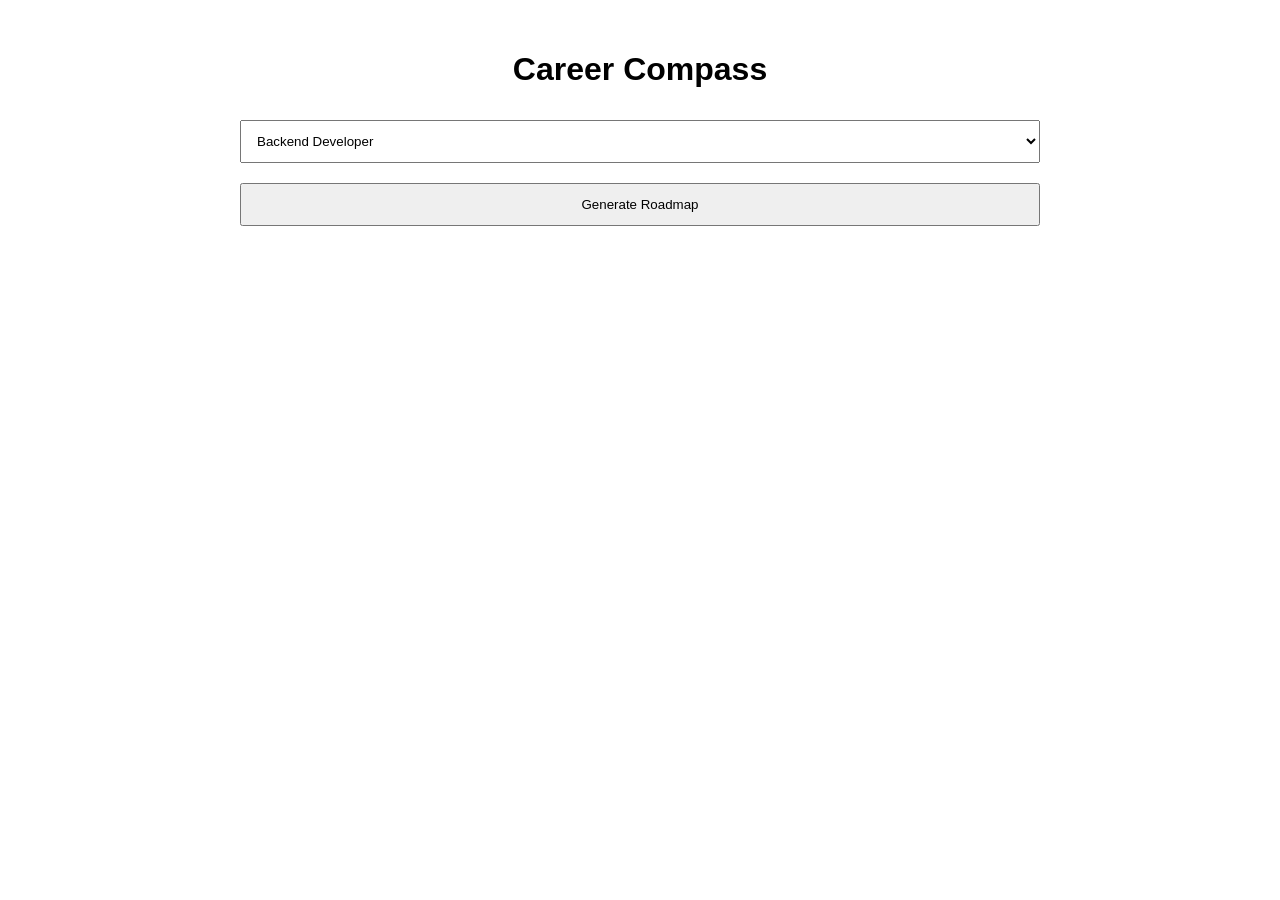
==== src/main/resources/static/index.html @ 5f4d3781 "Add multiple career roadmaps" ====
<!DOCTYPE html>
<html>
<head>
    <title>Career Compass</title>
    <link rel="stylesheet" href="style.css">
</head>
<body>

<h1>Career Compass</h1>


<select id="goal">
    <option>Backend Developer</option>
    <option>Frontend Developer</option>
    <option>Full Stack Developer</option>
    <option>Data Analyst</option>
</select>
<div id="result"></div>
<button onclick="generateRoadmap()">
    Generate Roadmap
</button>



<script src="script.js"></script>

</body>
</html>
---- src/main/resources/static/style.css ----
body{
    font-family: Arial, sans-serif;
    padding: 30px;
    max-width: 800px;
    margin: auto;
}

h1{
    text-align:center;
}

select, button{
    padding:12px;
    margin:10px 0;
    width:100%;
}

.card{
    border:1px solid #ddd;
    padding:15px;
    margin:10px 0;
    border-radius:10px;
}
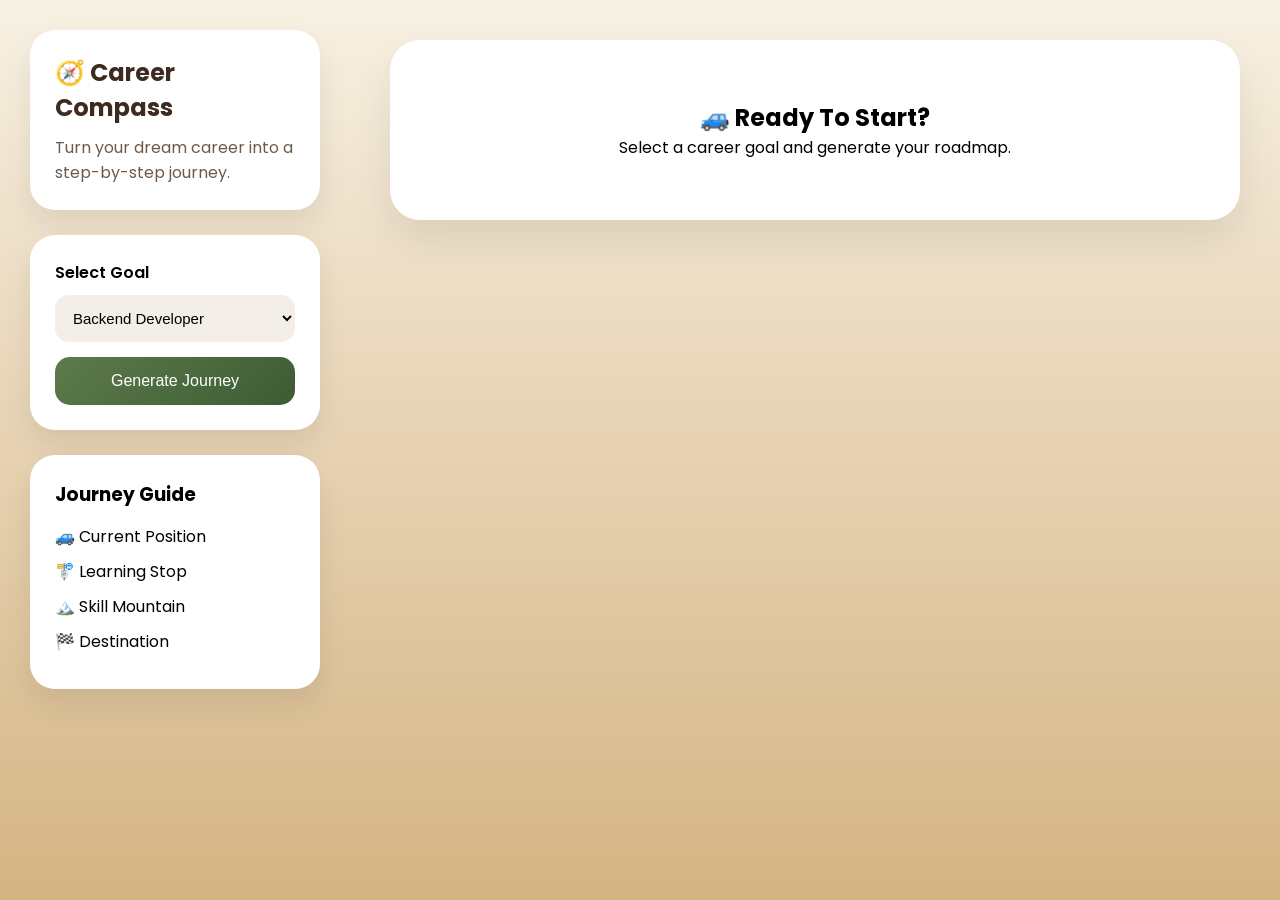
==== commit ba4f3858: "refactor: move business logic to service layer and add validation" ====
--- a/src/main/resources/static/index.html
+++ b/src/main/resources/static/index.html
@@ -1,28 +1,96 @@
 <!DOCTYPE html>
-<html>
+<html lang="en">
+
 <head>
+
+    <meta charset="UTF-8">
+    <meta name="viewport" content="width=device-width, initial-scale=1.0">
+
     <title>Career Compass</title>
+
     <link rel="stylesheet" href="style.css">
+
+    <link href="https://fonts.googleapis.com/css2?family=Poppins:wght@300;400;500;600;700&display=swap"
+          rel="stylesheet">
+
 </head>
+
 <body>
 
-<h1>Career Compass</h1>
+<div class="cloud cloud1"></div>
+<div class="cloud cloud2"></div>
+<div class="cloud cloud3"></div>
 
+<div class="hero">
 
-<select id="goal">
-    <option>Backend Developer</option>
-    <option>Frontend Developer</option>
-    <option>Full Stack Developer</option>
-    <option>Data Analyst</option>
-</select>
-<div id="result"></div>
-<button onclick="generateRoadmap()">
-    Generate Roadmap
-</button>
+    <aside class="sidebar">
 
+        <div class="logo-box">
 
+            <h1>🧭 Career Compass</h1>
+
+            <p>
+                Turn your dream career into a step-by-step journey.
+            </p>
+
+        </div>
+
+        <div class="control-box">
+
+            <label>Select Goal</label>
+
+            <select id="goal">
+
+                <option>Backend Developer</option>
+                <option>Frontend Developer</option>
+                <option>Full Stack Developer</option>
+                <option>Java Developer</option>
+                <option>Data Analyst</option>
+
+            </select>
+
+            <button onclick="generateRoadmap()">
+                Generate Journey
+            </button>
+
+        </div>
+
+        <div class="legend">
+
+            <h3>Journey Guide</h3>
+
+            <div>🚙 Current Position</div>
+            <div>🚏 Learning Stop</div>
+            <div>🏔️ Skill Mountain</div>
+            <div>🏁 Destination</div>
+
+        </div>
+
+    </aside>
+
+    <main class="roadmap-section">
+
+        <div id="roadmap">
+
+            <div class="welcome-screen">
+
+                <h2>🚙 Ready To Start?</h2>
+
+                <p>
+                    Select a career goal and generate your roadmap.
+                </p>
+
+            </div>
+
+        </div>
+
+    </main>
+
+</div>
 
 <script src="script.js"></script>
 
 </body>
-</html>+
+</html>
+
--- a/src/main/resources/static/style.css
+++ b/src/main/resources/static/style.css
@@ -1,23 +1,559 @@
+
+*{
+    margin:0;
+    padding:0;
+    box-sizing:border-box;
+}
+
 body{
-    font-family: Arial, sans-serif;
-    padding: 30px;
-    max-width: 800px;
-    margin: auto;
-}
-
-h1{
-    text-align:center;
-}
-
-select, button{
-    padding:12px;
-    margin:10px 0;
+
+    font-family:'Poppins',sans-serif;
+
+    background:
+    linear-gradient(
+    180deg,
+    #f7f1e3 0%,
+    #e8d5b7 45%,
+    #d4b483 100%
+    );
+
+    overflow-x:hidden;
+
+    min-height:100vh;
+}
+
+/* ---------- CLOUDS ---------- */
+
+.cloud{
+
+    position:fixed;
+
+    background:white;
+
+    opacity:.6;
+
+    border-radius:50px;
+
+    z-index:-1;
+}
+
+.cloud::before,
+.cloud::after{
+
+    content:"";
+
+    position:absolute;
+
+    background:white;
+
+    border-radius:50%;
+}
+
+.cloud1{
+
+    width:160px;
+    height:60px;
+
+    top:80px;
+    left:-200px;
+
+    animation:moveCloud 40s linear infinite;
+}
+
+.cloud1::before{
+
+    width:70px;
+    height:70px;
+
+    top:-30px;
+    left:20px;
+}
+
+.cloud1::after{
+
+    width:90px;
+    height:90px;
+
+    top:-45px;
+    right:15px;
+}
+
+.cloud2{
+
+    width:200px;
+    height:70px;
+
+    top:180px;
+    left:-250px;
+
+    animation:moveCloud 55s linear infinite;
+}
+
+.cloud2::before{
+
+    width:90px;
+    height:90px;
+
+    top:-40px;
+    left:30px;
+}
+
+.cloud2::after{
+
+    width:110px;
+    height:110px;
+
+    top:-55px;
+    right:20px;
+}
+
+.cloud3{
+
+    width:180px;
+    height:60px;
+
+    top:280px;
+    left:-220px;
+
+    animation:moveCloud 70s linear infinite;
+}
+
+.cloud3::before{
+
+    width:80px;
+    height:80px;
+
+    top:-35px;
+    left:25px;
+}
+
+.cloud3::after{
+
+    width:100px;
+    height:100px;
+
+    top:-50px;
+    right:20px;
+}
+
+@keyframes moveCloud{
+
+    from{
+        transform:translateX(0);
+    }
+
+    to{
+        transform:translateX(1800px);
+    }
+}
+
+/* ---------- LAYOUT ---------- */
+
+.hero{
+
+    display:flex;
+
+    min-height:100vh;
+}
+
+/* ---------- SIDEBAR ---------- */
+
+.sidebar{
+
+    width:350px;
+
+    padding:30px;
+
+    position:sticky;
+
+    top:0;
+
+    height:100vh;
+}
+
+.logo-box{
+
+    background:white;
+
+    padding:25px;
+
+    border-radius:25px;
+
+    box-shadow:
+    0 15px 30px rgba(0,0,0,.08);
+}
+
+.logo-box h1{
+
+    color:#3d2b1f;
+
+    margin-bottom:10px;
+}
+
+.logo-box p{
+
+    color:#6d5a4a;
+}
+
+.control-box{
+
+    margin-top:25px;
+
+    background:white;
+
+    padding:25px;
+
+    border-radius:25px;
+
+    box-shadow:
+    0 15px 30px rgba(0,0,0,.08);
+}
+
+.control-box label{
+
+    font-weight:600;
+}
+
+select{
+
     width:100%;
-}
-
-.card{
-    border:1px solid #ddd;
+
+    margin-top:10px;
+
+    padding:14px;
+
+    border:none;
+
+    border-radius:14px;
+
+    background:#f3efe8;
+
+    font-size:15px;
+}
+
+button{
+
+    width:100%;
+
+    margin-top:15px;
+
     padding:15px;
-    margin:10px 0;
-    border-radius:10px;
-}
+
+    border:none;
+
+    border-radius:15px;
+
+    background:
+    linear-gradient(
+    135deg,
+    #5d7a4c,
+    #3d5c34
+    );
+
+    color:white;
+
+    font-size:16px;
+
+    cursor:pointer;
+
+    transition:.3s;
+}
+
+button:hover{
+
+    transform:translateY(-3px);
+}
+
+.legend{
+
+    margin-top:25px;
+
+    background:white;
+
+    padding:25px;
+
+    border-radius:25px;
+
+    box-shadow:
+    0 15px 30px rgba(0,0,0,.08);
+}
+
+.legend h3{
+
+    margin-bottom:15px;
+}
+
+.legend div{
+
+    margin-bottom:10px;
+}
+
+/* ---------- ROADMAP AREA ---------- */
+
+.roadmap-section{
+
+    flex:1;
+
+    padding:40px;
+}
+
+.welcome-screen{
+
+    background:white;
+
+    padding:60px;
+
+    border-radius:30px;
+
+    text-align:center;
+
+    box-shadow:
+    0 20px 40px rgba(0,0,0,.08);
+}
+
+/* ---------- JOURNEY ---------- */
+
+.journey-road{
+
+    position:relative;
+
+    min-height:3500px;
+
+    padding-top:80px;
+}
+
+.road-svg{
+
+    position:absolute;
+
+    top:0;
+    left:0;
+
+    width:100%;
+    height:3500px;
+
+    z-index:-10;
+}
+
+.car{
+
+    position:sticky;
+
+    top:20px;
+
+    text-align:center;
+
+    font-size:70px;
+
+    z-index:100;
+}
+
+.start-banner{
+
+    text-align:center;
+
+    font-size:34px;
+
+    font-weight:700;
+
+    color:#4c3526;
+
+    margin-bottom:80px;
+}
+
+/* ---------- STOPS ---------- */
+
+.journey-stop{
+
+    width:380px;
+
+    margin-bottom:220px;
+}
+
+.left{
+
+    margin-left:40px;
+}
+
+.right{
+
+    margin-left:auto;
+    margin-right:40px;
+}
+
+.mountain{
+
+    text-align:center;
+
+    font-size:100px;
+
+    margin-bottom:10px;
+
+    animation:floatMountain 4s ease-in-out infinite;
+}
+
+@keyframes floatMountain{
+
+    0%{
+        transform:translateY(0);
+    }
+
+    50%{
+        transform:translateY(-8px);
+    }
+
+    100%{
+        transform:translateY(0);
+    }
+}
+
+.stop-card{
+
+    background:
+    rgba(255,255,255,.72);
+
+    backdrop-filter:
+    blur(15px);
+
+    border:
+    1px solid rgba(255,255,255,.5);
+
+    border-radius:30px;
+
+    padding:22px;
+
+    box-shadow:
+    0 15px 35px rgba(0,0,0,.12);
+
+    transition:.35s;
+}
+
+.stop-card:hover{
+
+    transform:
+    translateY(-10px)
+    scale(1.03);
+}
+
+.stop-header{
+
+    font-size:20px;
+
+    font-weight:700;
+
+    color:#3d2b1f;
+
+    margin-bottom:10px;
+}
+
+.stop-step{
+
+    color:#5b4b3e;
+
+    line-height:1.7;
+}
+
+.stop-status{
+
+    margin-top:15px;
+
+    color:#8d6c4d;
+
+    font-size:14px;
+
+    font-weight:600;
+}
+
+/* ---------- DESTINATION ---------- */
+
+.destination{
+
+    text-align:center;
+
+    margin-top:100px;
+}
+
+.flag{
+
+    font-size:90px;
+
+    animation:bounce 1.5s infinite;
+}
+
+@keyframes bounce{
+
+    0%,100%{
+        transform:translateY(0);
+    }
+
+    50%{
+        transform:translateY(-10px);
+    }
+}
+
+.destination-card{
+
+    width:420px;
+
+    margin:auto;
+
+    margin-top:20px;
+
+    padding:35px;
+
+    border-radius:30px;
+
+    background:
+    linear-gradient(
+    135deg,
+    #f0b429,
+    #d48a00
+    );
+
+    color:white;
+
+    box-shadow:
+    0 20px 40px rgba(0,0,0,.2);
+}
+
+.destination-card h2{
+
+    margin-bottom:10px;
+}
+
+/* ---------- ERROR ---------- */
+
+.error-box{
+
+    background:#ffdede;
+
+    color:#b10000;
+
+    padding:25px;
+
+    border-radius:20px;
+
+    text-align:center;
+}
+.tree-row{
+    text-align:center;
+    font-size:28px;
+    margin-bottom:10px;
+}
+
+.complete-box{
+    display:block;
+    margin-top:15px;
+    font-weight:600;
+    color:#6a4d35;
+}
+
+.complete-box input{
+    margin-right:8px;
+    transform:scale(1.2);
+}
+
+.car{
+    transition:
+    transform .8s ease;
+}
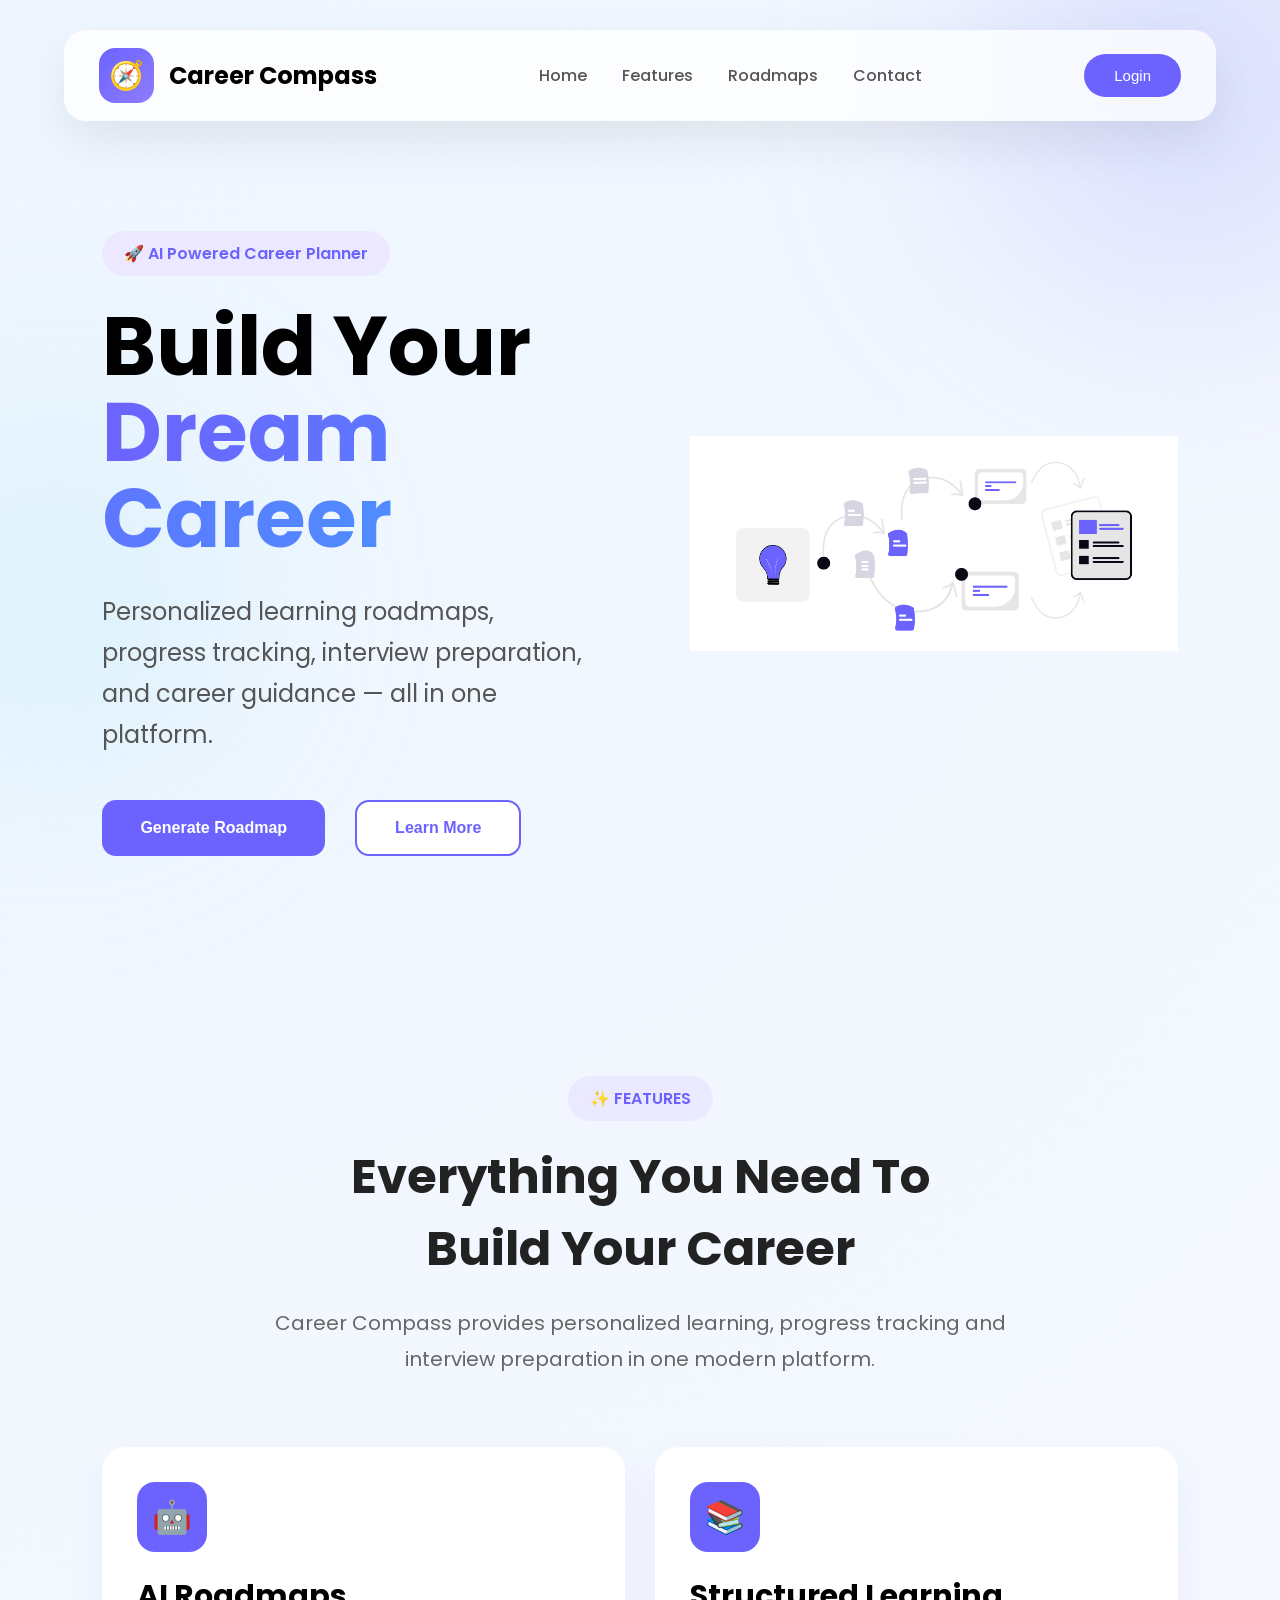
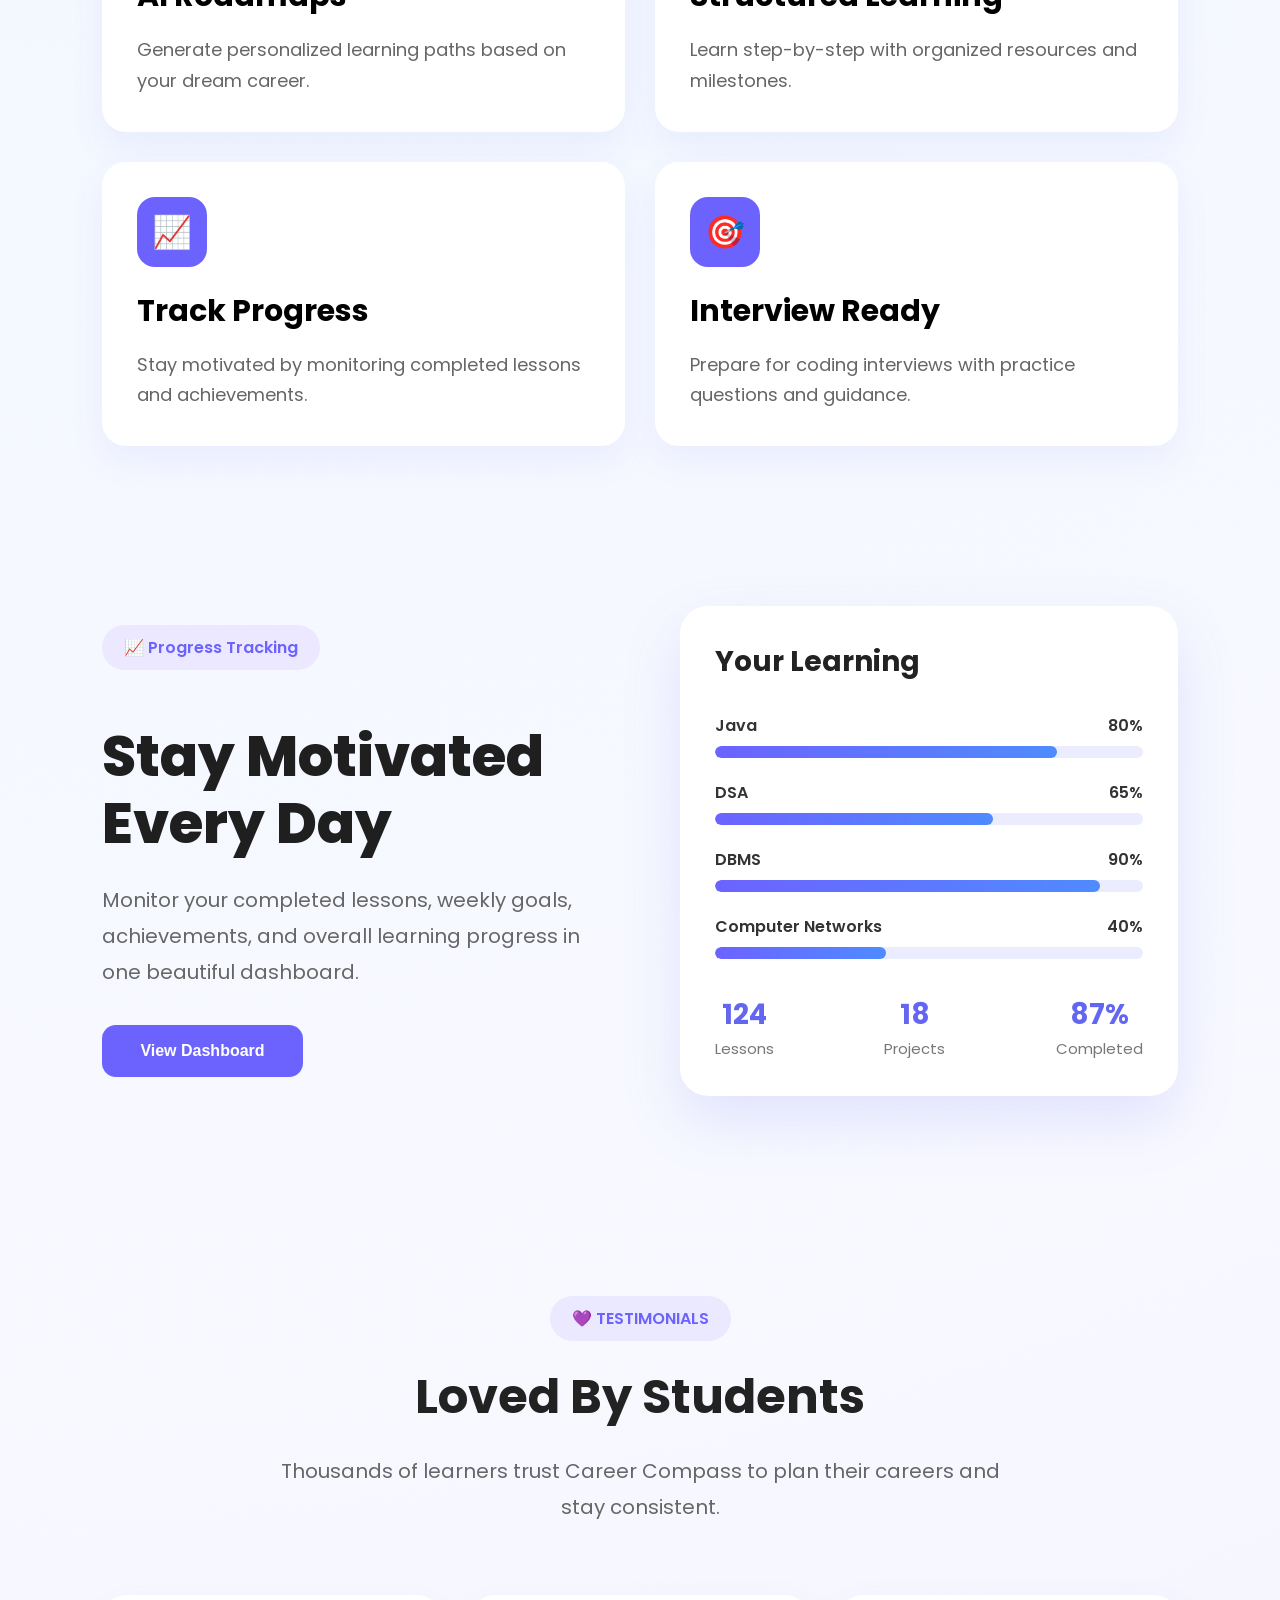
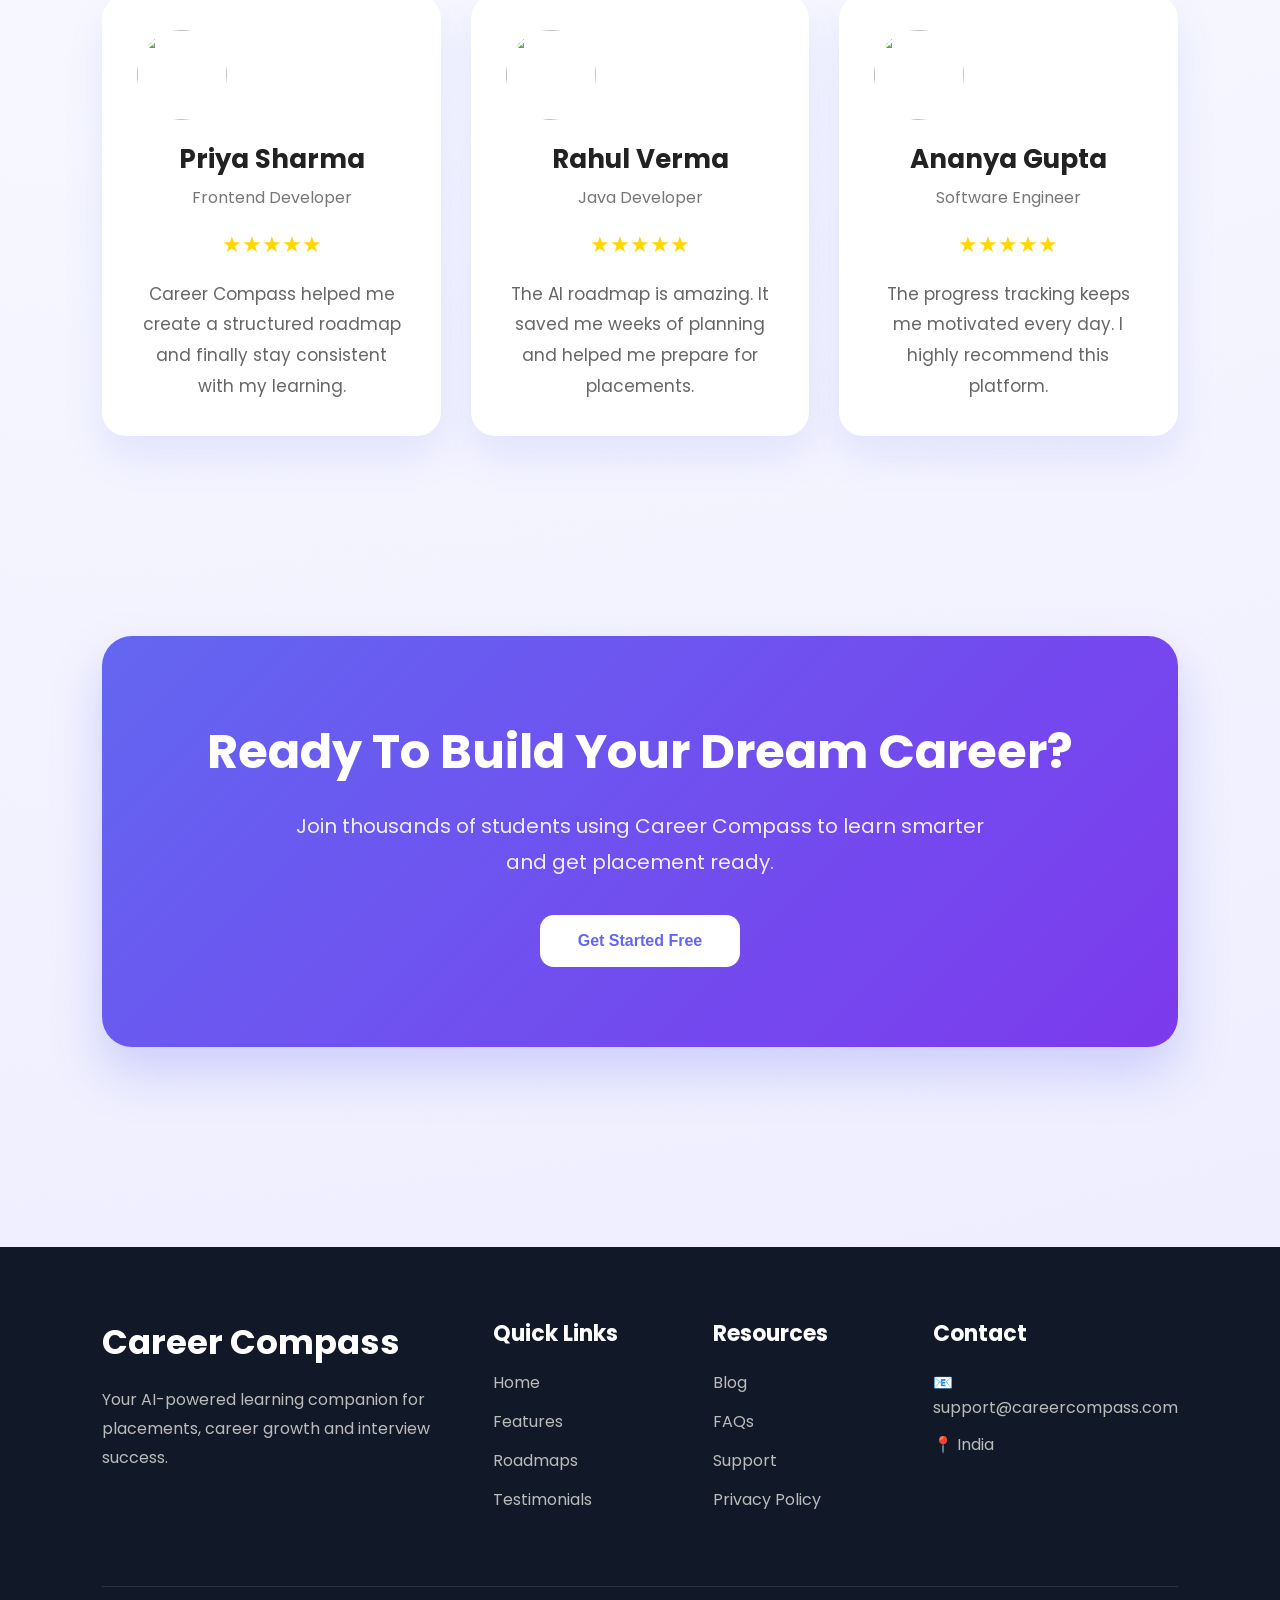
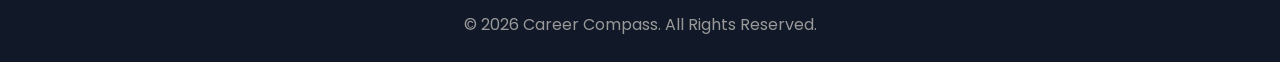
==== commit f36ba22c: "Build hero, features, progress tracking, testimonials and refine landing page design" ====
--- a/src/main/resources/static/index.html
+++ b/src/main/resources/static/index.html
@@ -4,93 +4,456 @@
 <head>
 
     <meta charset="UTF-8">
-    <meta name="viewport" content="width=device-width, initial-scale=1.0">
+    <meta name="viewport"
+          content="width=device-width, initial-scale=1.0">
 
     <title>Career Compass</title>
 
-    <link rel="stylesheet" href="style.css">
-
-    <link href="https://fonts.googleapis.com/css2?family=Poppins:wght@300;400;500;600;700&display=swap"
-          rel="stylesheet">
+    <link rel="stylesheet" href="css\style.css">
+    <link href="https://fonts.googleapis.com/css2?family=Poppins:wght@300;400;500;600;700&display=swap" rel="stylesheet">
+
 
 </head>
 
 <body>
 
-<div class="cloud cloud1"></div>
-<div class="cloud cloud2"></div>
-<div class="cloud cloud3"></div>
-
-<div class="hero">
-
-    <aside class="sidebar">
+<div class="background-circle circle1"></div>
+<div class="background-circle circle2"></div>
+
+<!-- ================= NAVBAR ================= -->
+
+<header class="navbar">
+
+    <div class="logo">
 
         <div class="logo-box">
-
-            <h1>🧭 Career Compass</h1>
-
-            <p>
-                Turn your dream career into a step-by-step journey.
-            </p>
-
-        </div>
-
-        <div class="control-box">
-
-            <label>Select Goal</label>
-
-            <select id="goal">
-
-                <option>Backend Developer</option>
-                <option>Frontend Developer</option>
-                <option>Full Stack Developer</option>
-                <option>Java Developer</option>
-                <option>Data Analyst</option>
-
-            </select>
-
-            <button onclick="generateRoadmap()">
-                Generate Journey
+            🧭
+        </div>
+
+        <span>Career Compass</span>
+
+    </div>
+
+    <nav>
+
+        <a href="#">Home</a>
+        <a href="#">Features</a>
+        <a href="#">Roadmaps</a>
+        <a href="#">Contact</a>
+
+    </nav>
+
+    <button class="login-btn">
+        Login
+    </button>
+
+</header>
+
+<!-- ================= HERO ================= -->
+
+<section class="hero">
+
+    <div class="hero-left">
+
+        <span class="badge">
+
+            🚀 AI Powered Career Planner
+
+        </span>
+
+        <h1>
+
+            Build Your
+
+            <span>Dream Career</span>
+
+        </h1>
+
+        <p>
+
+            Personalized learning roadmaps,
+            progress tracking,
+            interview preparation,
+            and career guidance —
+            all in one platform.
+
+        </p>
+
+        <div class="hero-buttons">
+
+            <button class="primary">
+
+                Generate Roadmap
+
             </button>
 
-        </div>
-
-        <div class="legend">
-
-            <h3>Journey Guide</h3>
-
-            <div>🚙 Current Position</div>
-            <div>🚏 Learning Stop</div>
-            <div>🏔️ Skill Mountain</div>
-            <div>🏁 Destination</div>
-
-        </div>
-
-    </aside>
-
-    <main class="roadmap-section">
-
-        <div id="roadmap">
-
-            <div class="welcome-screen">
-
-                <h2>🚙 Ready To Start?</h2>
-
-                <p>
-                    Select a career goal and generate your roadmap.
-                </p>
-
-            </div>
-
-        </div>
-
-    </main>
-
-</div>
+            <button class="secondary">
+
+                Learn More
+
+            </button>
+
+        </div>
+
+    </div>
+
+    <div class="hero-right">
+
+        <img src="images/hero.png">
+
+    </div>
+
+</section>
+
+<!-- ================= FEATURES ================= -->
+
+<section class="features" id="features">
+
+    <div class="section-heading">
+
+        <span>✨ FEATURES</span>
+
+        <h2>
+            Everything You Need To
+            <br>
+            Build Your Career
+        </h2>
+
+        <p>
+            Career Compass provides personalized learning,
+            progress tracking and interview preparation
+            in one modern platform.
+        </p>
+
+    </div>
+
+    <div class="features-grid">
+
+        <div class="feature-card">
+
+            <div class="feature-icon">
+                🤖
+            </div>
+
+            <h3>AI Roadmaps</h3>
+
+            <p>
+                Generate personalized learning paths based
+                on your dream career.
+            </p>
+
+        </div>
+
+        <div class="feature-card">
+
+            <div class="feature-icon">
+                📚
+            </div>
+
+            <h3>Structured Learning</h3>
+
+            <p>
+                Learn step-by-step with organized resources
+                and milestones.
+            </p>
+
+        </div>
+
+        <div class="feature-card">
+
+            <div class="feature-icon">
+                📈
+            </div>
+
+            <h3>Track Progress</h3>
+
+            <p>
+                Stay motivated by monitoring completed
+                lessons and achievements.
+            </p>
+
+        </div>
+
+        <div class="feature-card">
+
+            <div class="feature-icon">
+                🎯
+            </div>
+
+            <h3>Interview Ready</h3>
+
+            <p>
+                Prepare for coding interviews with
+                practice questions and guidance.
+            </p>
+
+        </div>
+
+    </div>
+
+</section>
+
+<!-- ================= PROGRESS ================= -->
+
+<section class="progress" id="progress">
+
+    <div class="progress-left">
+
+        <span class="badge">
+            📈 Progress Tracking
+        </span>
+
+        <h2>
+            Stay Motivated <br>
+            Every Day
+        </h2>
+
+        <p>
+            Monitor your completed lessons, weekly goals,
+            achievements, and overall learning progress in one
+            beautiful dashboard.
+        </p>
+
+        <button class="primary">
+            View Dashboard
+        </button>
+
+    </div>
+
+    <div class="progress-right">
+
+        <div class="progress-card">
+
+            <h3>Your Learning</h3>
+
+            <div class="skill">
+
+                <span>Java</span>
+                <span>80%</span>
+
+            </div>
+
+            <div class="bar">
+                <div class="fill java"></div>
+            </div>
+
+            <div class="skill">
+
+                <span>DSA</span>
+                <span>65%</span>
+
+            </div>
+
+            <div class="bar">
+                <div class="fill dsa"></div>
+            </div>
+
+            <div class="skill">
+
+                <span>DBMS</span>
+                <span>90%</span>
+
+            </div>
+
+            <div class="bar">
+                <div class="fill dbms"></div>
+            </div>
+
+            <div class="skill">
+
+                <span>Computer Networks</span>
+                <span>40%</span>
+
+            </div>
+
+            <div class="bar">
+                <div class="fill cn"></div>
+            </div>
+
+            <div class="stats">
+
+                <div>
+                    <h4>124</h4>
+                    <span>Lessons</span>
+                </div>
+
+                <div>
+                    <h4>18</h4>
+                    <span>Projects</span>
+                </div>
+
+                <div>
+                    <h4>87%</h4>
+                    <span>Completed</span>
+                </div>
+
+            </div>
+
+        </div>
+
+    </div>
+
+</section>
+
+<!-- ================= TESTIMONIALS ================= -->
+
+<section class="testimonials" id="testimonials">
+
+    <div class="section-heading">
+
+        <span>💜 TESTIMONIALS</span>
+
+        <h2>
+            Loved By Students
+        </h2>
+
+        <p>
+            Thousands of learners trust Career Compass to
+            plan their careers and stay consistent.
+        </p>
+
+    </div>
+
+    <div class="testimonial-grid">
+
+        <div class="testimonial-card">
+
+            <img src="https://i.pravatar.cc/100?img=12">
+
+            <h3>Priya Sharma</h3>
+
+            <span>Frontend Developer</span>
+
+            <div class="stars">★★★★★</div>
+
+            <p>
+                Career Compass helped me create a structured
+                roadmap and finally stay consistent with my
+                learning.
+            </p>
+
+        </div>
+
+        <div class="testimonial-card">
+
+            <img src="https://i.pravatar.cc/100?img=32">
+
+            <h3>Rahul Verma</h3>
+
+            <span>Java Developer</span>
+
+            <div class="stars">★★★★★</div>
+
+            <p>
+                The AI roadmap is amazing. It saved me weeks
+                of planning and helped me prepare for
+                placements.
+            </p>
+
+        </div>
+
+        <div class="testimonial-card">
+
+            <img src="https://i.pravatar.cc/100?img=15">
+
+            <h3>Ananya Gupta</h3>
+
+            <span>Software Engineer</span>
+
+            <div class="stars">★★★★★</div>
+
+            <p>
+                The progress tracking keeps me motivated every
+                day. I highly recommend this platform.
+            </p>
+
+        </div>
+
+    </div>
+
+</section>
+
+<section class="cta">
+
+    <div class="cta-box">
+
+        <h2>Ready To Build Your Dream Career?</h2>
+
+        <p>
+            Join thousands of students using Career Compass
+            to learn smarter and get placement ready.
+        </p>
+
+        <button class="primary">
+            Get Started Free
+        </button>
+
+    </div>
+
+</section>
+
+<!-- ================= FOOTER ================= -->
+
+<footer class="footer">
+
+    <div class="footer-container">
+
+        <div class="footer-logo">
+
+            <h2>Career Compass</h2>
+
+            <p>
+                Your AI-powered learning companion for
+                placements, career growth and interview success.
+            </p>
+
+        </div>
+
+        <div class="footer-links">
+
+            <h3>Quick Links</h3>
+
+            <a href="#">Home</a>
+            <a href="#features">Features</a>
+            <a href="#">Roadmaps</a>
+            <a href="#">Testimonials</a>
+
+        </div>
+
+        <div class="footer-links">
+
+            <h3>Resources</h3>
+
+            <a href="#">Blog</a>
+            <a href="#">FAQs</a>
+            <a href="#">Support</a>
+            <a href="#">Privacy Policy</a>
+
+        </div>
+
+        <div class="footer-links">
+
+            <h3>Contact</h3>
+
+            <p>📧 support@careercompass.com</p>
+
+            <p>📍 India</p>
+
+        </div>
+
+    </div>
+
+    <div class="footer-bottom">
+
+        © 2026 Career Compass. All Rights Reserved.
+
+    </div>
+
+</footer>
+
 
 <script src="script.js"></script>
 
 </body>
 
-</html>
-
+</html>
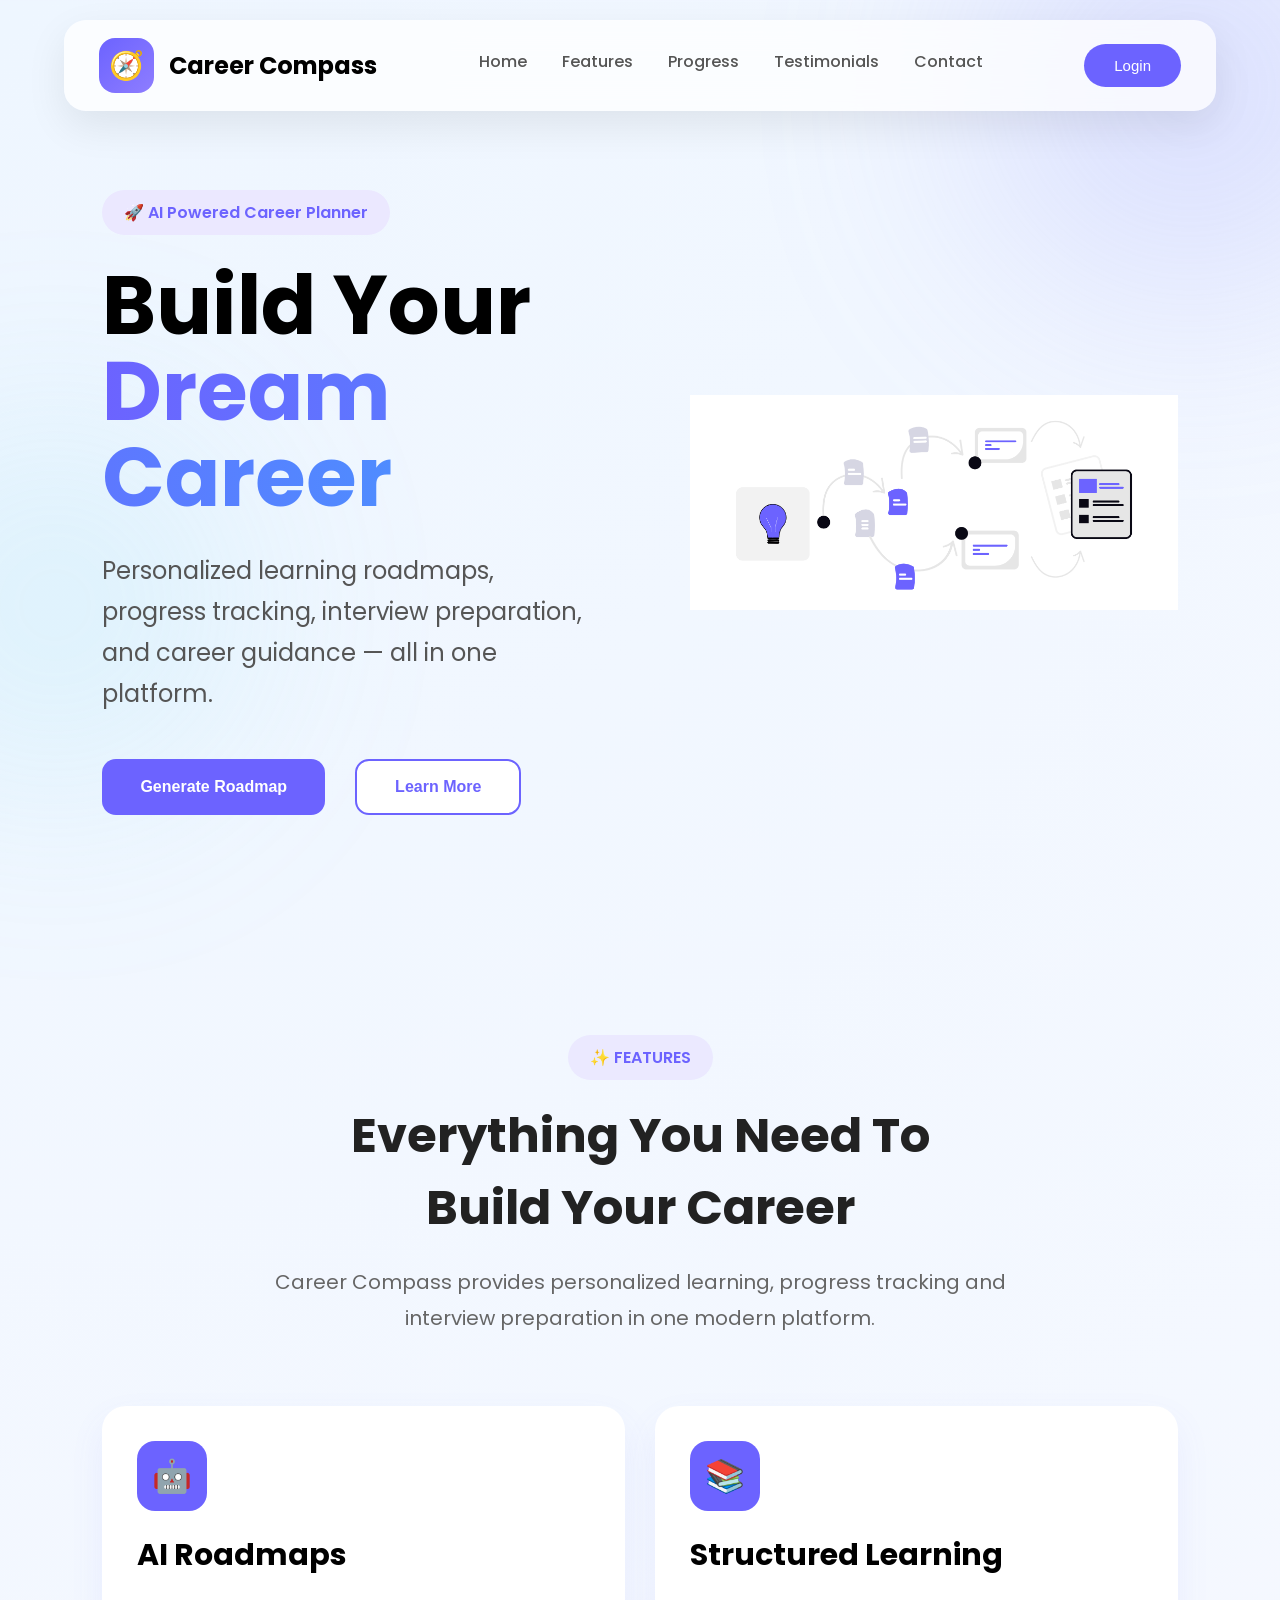
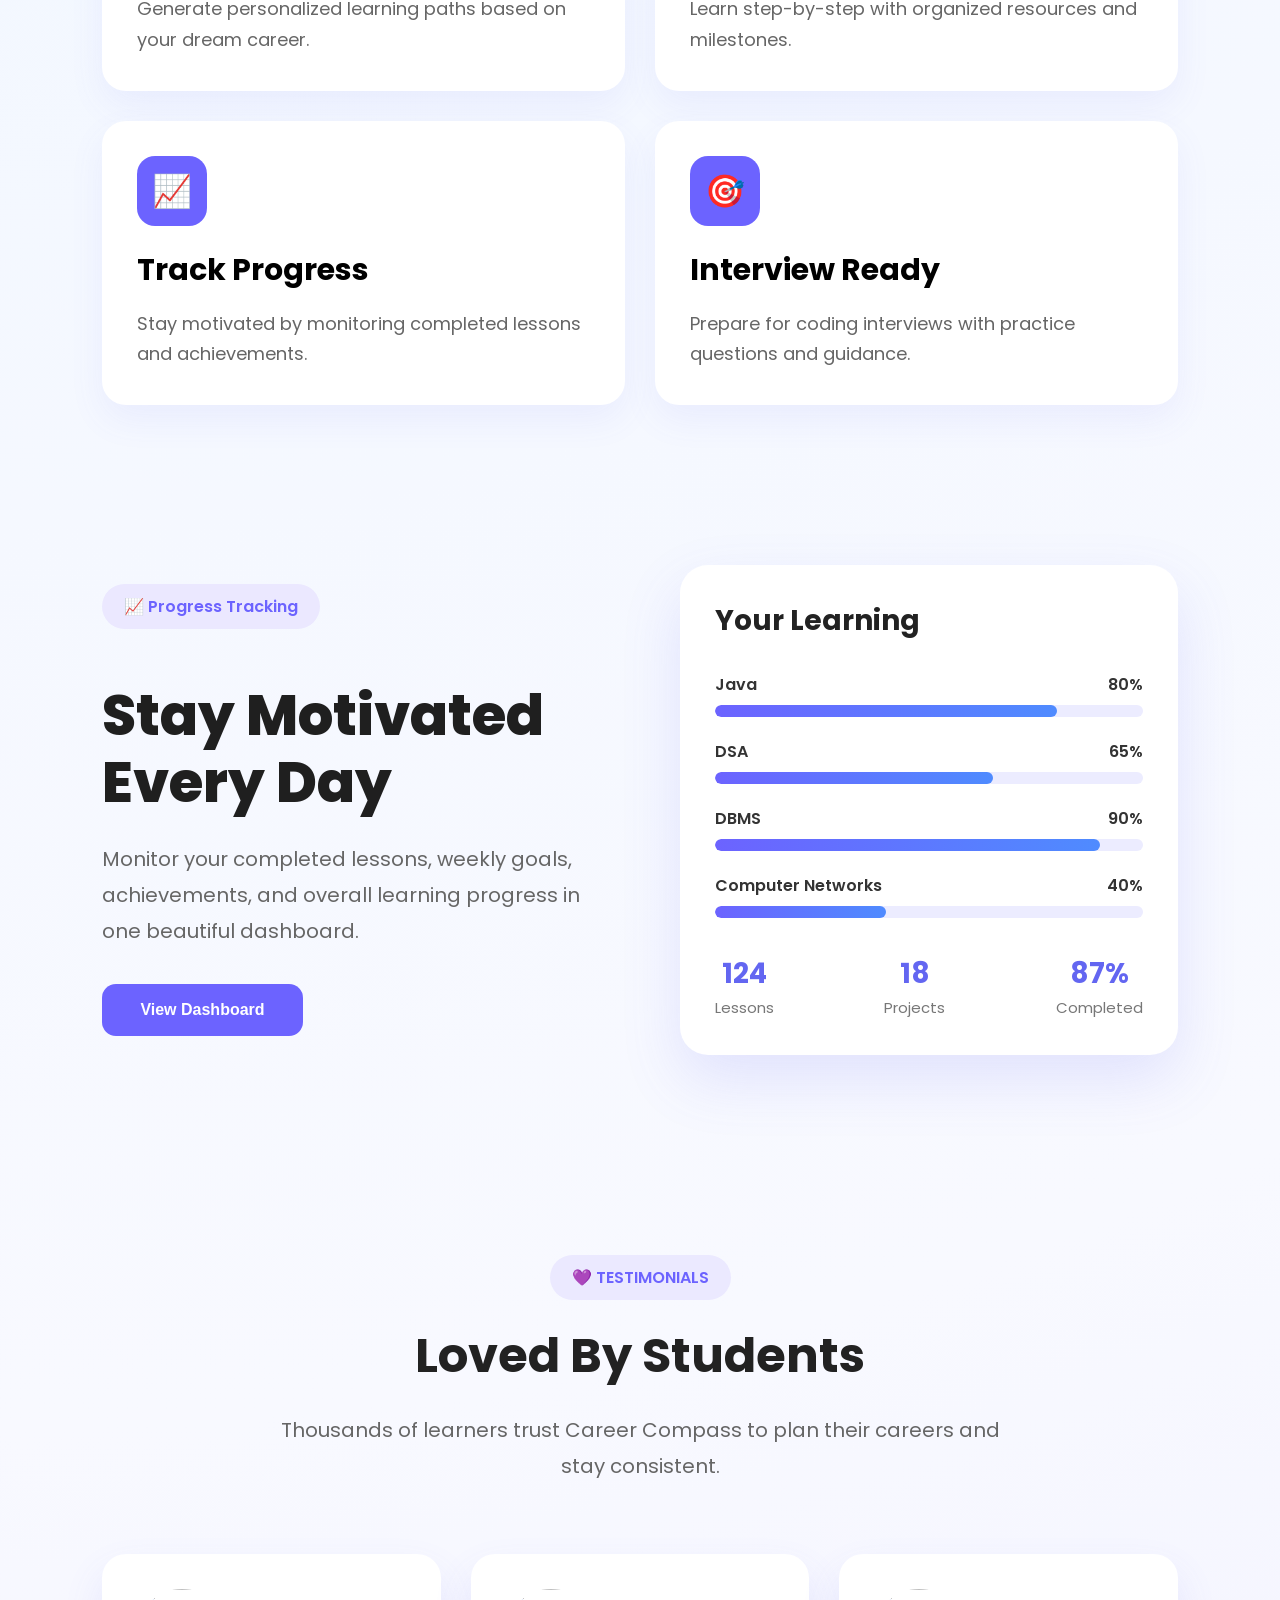
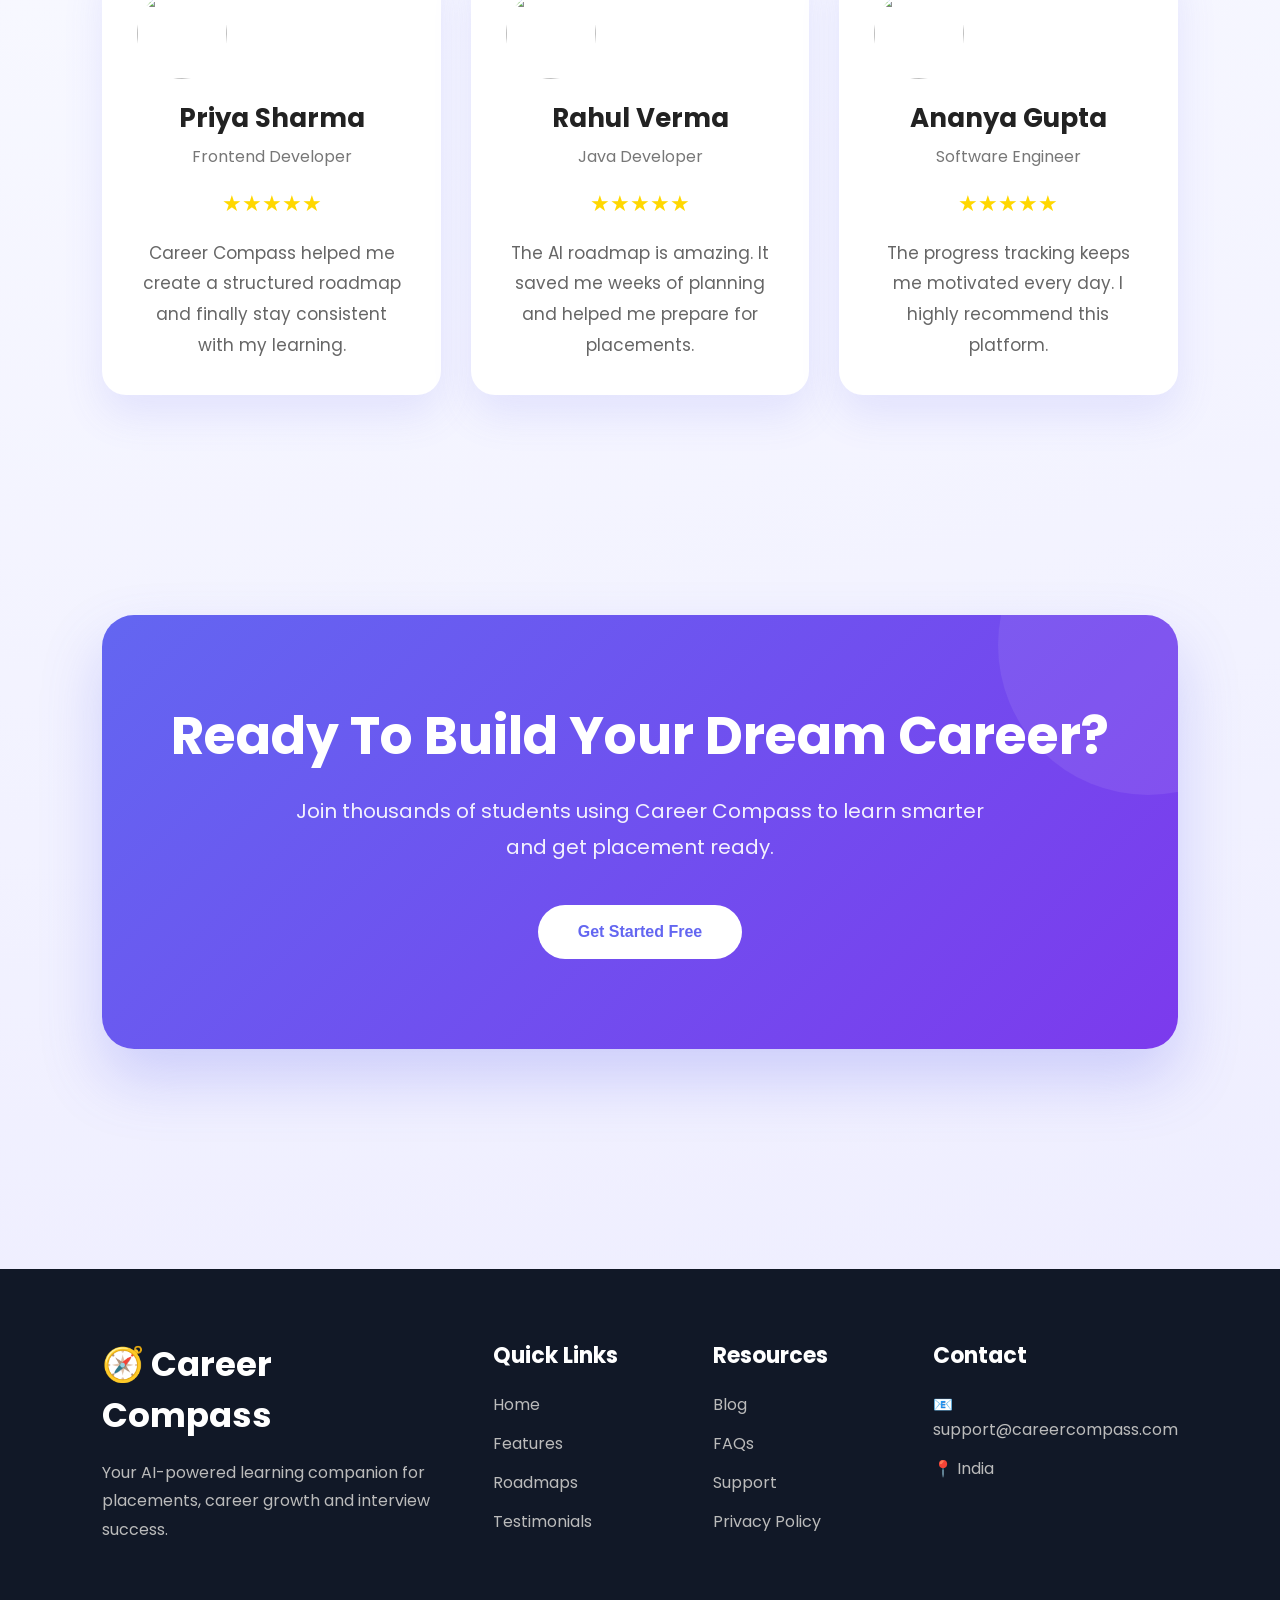
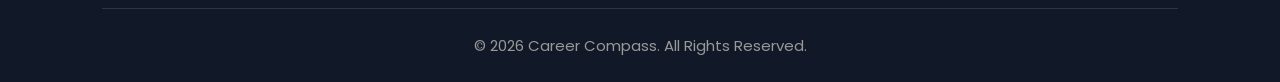
==== commit b149bd4a: "feat: implement user authentication backend with MySQL integration" ====
--- a/src/main/resources/static/index.html
+++ b/src/main/resources/static/index.html
@@ -9,7 +9,7 @@
 
     <title>Career Compass</title>
 
-    <link rel="stylesheet" href="css\style.css">
+    <link rel="stylesheet" href="css/style.css">
     <link href="https://fonts.googleapis.com/css2?family=Poppins:wght@300;400;500;600;700&display=swap" rel="stylesheet">
 
 
@@ -22,7 +22,7 @@
 
 <!-- ================= NAVBAR ================= -->
 
-<header class="navbar">
+<header class="navbar" >
 
     <div class="logo">
 
@@ -36,10 +36,15 @@
 
     <nav>
 
-        <a href="#">Home</a>
-        <a href="#">Features</a>
-        <a href="#">Roadmaps</a>
-        <a href="#">Contact</a>
+        <a href="#home">Home</a>
+
+        <a href="#features">Features</a>
+
+        <a href="#progress">Progress</a>
+
+        <a href="#testimonials">Testimonials</a>
+
+        <a href="#contact">Contact</a>
 
     </nav>
 
@@ -51,9 +56,9 @@
 
 <!-- ================= HERO ================= -->
 
-<section class="hero">
-
-    <div class="hero-left">
+<section id="home" class="hero">
+
+    <div class="hero-left" >
 
         <span class="badge">
 
@@ -107,7 +112,7 @@
 
 <!-- ================= FEATURES ================= -->
 
-<section class="features" id="features">
+<section id="features" class="features">
 
     <div class="section-heading">
 
@@ -195,7 +200,7 @@
 
 <!-- ================= PROGRESS ================= -->
 
-<section class="progress" id="progress">
+<section id="progress"  class="progress-section">
 
     <div class="progress-left">
 
@@ -297,7 +302,7 @@
 
 <!-- ================= TESTIMONIALS ================= -->
 
-<section class="testimonials" id="testimonials">
+<section id="testimonials" class="testimonials">
 
     <div class="section-heading">
 
@@ -373,7 +378,7 @@
 
 </section>
 
-<section class="cta">
+<section id="contact" class="cta">
 
     <div class="cta-box">
 
@@ -400,7 +405,7 @@
 
         <div class="footer-logo">
 
-            <h2>Career Compass</h2>
+            <h2>🧭  Career Compass</h2>
 
             <p>
                 Your AI-powered learning companion for
--- a/src/main/resources/static/css/style.css
+++ b/src/main/resources/static/css/style.css
@@ -0,0 +1,1129 @@
+/* ===========================
+   RESET
+=========================== */
+
+*{
+    margin:0;
+    padding:0;
+    box-sizing:border-box;
+}
+
+html{
+    scroll-behavior:smooth;
+}
+
+body{
+    font-family:'Poppins',sans-serif;
+     padding-top:110px;
+   background:radial-gradient(circle at top left,#eef6ff,#f8f9ff 60%,#ecebff);
+}
+img{
+    display:block;
+    max-width:100%;
+}
+
+a{
+    text-decoration:none;
+}
+
+/* ===========================
+   BACKGROUND
+=========================== */
+
+
+
+.background-circle{
+
+    position:absolute;
+
+    border-radius:50%;
+
+    z-index:-1;
+
+    filter:blur(120px);
+}
+
+.circle1{
+
+    width:420px;
+    height:420px;
+
+    background:#8f94fb;
+
+    top:-120px;
+    right:-120px;
+
+    opacity:.25;
+}
+
+.circle2{
+
+    width:350px;
+    height:350px;
+
+    background:#6dd5ed;
+
+    bottom:120px;
+    left:-120px;
+
+    opacity:.18;
+}
+
+/* ===========================
+   NAVBAR
+=========================== */
+
+
+.navbar{
+    position: fixed;
+    top: 20px;
+    left: 50%;
+    transform: translateX(-50%);
+
+    width: 90%;
+    max-width: 1300px;
+
+    display: flex;
+    justify-content: space-between;
+    align-items: center;
+
+    padding: 18px 35px;
+
+    border-radius: 22px;
+
+    background: rgba(255,255,255,.75);
+    backdrop-filter: blur(18px);
+
+    box-shadow: 0 15px 40px rgba(0,0,0,.08);
+
+    z-index: 1000;
+
+    transition: .3s;
+
+    margin: 0;   /* IMPORTANT */
+}
+
+.navbar.sticky{
+
+    top:10px;
+
+    padding:15px 35px;
+
+    background:white;
+
+    box-shadow:0 15px 45px rgba(0,0,0,.15);
+
+}
+
+.logo{
+
+    display:flex;
+
+    align-items:center;
+
+    gap:15px;
+
+    font-size:24px;
+
+    font-weight:700;
+}
+
+.logo-box{
+
+    width:55px;
+
+    height:55px;
+
+    border-radius:16px;
+
+    background:linear-gradient(
+        135deg,
+        #6C63FF,
+        #8E7DFF
+    );
+
+    display:flex;
+
+    justify-content:center;
+
+    align-items:center;
+
+    color:white;
+
+    font-size:28px;
+}
+
+.logo-icon{
+    width:70px;
+    height:70px;
+}
+
+nav{
+
+    display:flex;
+
+    gap:35px;
+}
+
+nav a{
+
+    text-decoration:none;
+
+    color:#555;
+
+    font-weight:500;
+
+    padding-bottom:6px;
+
+    border-bottom:3px solid transparent;
+
+    transition:.3s;
+
+}
+
+nav a.active{
+
+    color:#6366F1;
+    border-bottom:3px solid #6366F1;
+
+}
+
+nav a:hover{
+
+    color:#6C63FF;
+}
+
+.nav a{
+    transition:.3s;
+    position:relative;
+}
+
+.nav a::after{
+    content:"";
+    position:absolute;
+    left:0;
+    bottom:-8px;
+    width:0;
+    height:3px;
+    background:#6C63FF;
+    transition:.3s;
+}
+
+.nav a:hover::after{
+    width:100%;
+}
+
+.nav a:hover{
+    color:#6C63FF;
+
+}
+
+.login-btn{
+
+    padding:13px 30px;
+
+    border:none;
+
+    border-radius:50px;
+
+    background:#6C63FF;
+
+    color:white;
+
+    cursor:pointer;
+
+    font-size:15px;
+
+    transition:.3s;
+}
+
+.login-btn:hover{
+
+
+    transform:translateY(-3px);
+
+    box-shadow:
+        0 12px 25px rgba(108,99,255,.35);
+}
+
+/* ===========================
+   HERO
+=========================== */
+
+.hero{
+    display:flex;
+    align-items:center;
+    justify-content:space-between;
+    gap:100px;
+    width:100%;
+    padding:80px 8%;
+}
+
+.hero-left{
+    flex:1;
+    max-width:600px;
+}
+
+.badge{
+
+    display:inline-block;
+
+    padding:10px 22px;
+
+    border-radius:50px;
+
+    background:#ebe8ff;
+
+    color:#6C63FF;
+
+    font-weight:600;
+
+    margin-bottom:28px;
+}
+
+.hero-left h1{
+
+    font-size:68px;
+
+    line-height:1.15;
+
+    margin-bottom:25px;
+
+    font-weight:700;
+}
+
+.hero-left h1 span{
+
+    color:#6C63FF;
+}
+
+.hero-left p{
+
+    font-size:20px;
+    line-height:1.8;
+    color:#555;
+    max-width:650px;
+    margin-bottom:35px 0 45px;
+}
+
+.hero h1{
+    font-size:82px;
+    line-height:1.05;
+    font-weight:700;
+}
+
+.hero h1 span{
+    background:linear-gradient(90deg,#6C63FF,#4F8CFF);
+    -webkit-background-clip:text;
+    -webkit-text-fill-color:transparent;
+}
+
+@keyframes float{
+
+0%{
+transform:translateY(0);
+}
+
+50%{
+transform:translateY(-20px);
+}
+
+100%{
+transform:translateY(0);
+}
+
+}
+
+.hero-right img{
+    width:720px;
+    max-width:100%;
+    height:auto;
+
+    animation: float 4s ease-in-out infinite;
+}
+
+.hero p{
+    margin-top:30px;
+    margin-bottom:45px;
+
+    font-size:24px;
+    line-height:1.7;
+
+    color:#555;
+}
+
+.hero-right{
+    flex:1;
+    display:flex;
+    justify-content:center;
+    align-items:center;
+}
+
+@keyframes float{
+    0%,100%{
+        transform:translateY(0);
+    }
+    50%{
+        transform:translateY(-12px);
+    }
+}
+
+
+/* ===========================
+   BUTTONS
+=========================== */
+buttons{
+background:
+linear-gradient(
+135deg,
+#6C63FF,
+#4F7CFF
+);}
+
+.hero-buttons{
+    display:flex;
+    gap:30px;
+}
+
+.primary-btn,
+.secondary-btn{
+    width:220px;
+    height:65px;
+    font-size:20px;
+    border-radius:16px;
+}
+
+.primary-btn{
+    transform:translateY(-4px);
+    box-shadow:0 15px 30px rgba(108,99,255,.25);
+}
+
+.primary{
+
+    padding:17px 38px;
+
+    border:none;
+
+    border-radius:14px;
+
+    background:#6C63FF;
+
+    color:white;
+
+    cursor:pointer;
+
+    font-size:16px;
+
+    font-weight:600;
+
+    transition:.3s;
+}
+
+.primary:hover{
+
+    transform:translateY(-4px);
+
+    box-shadow:
+        0 15px 30px rgba(108,99,255,.35);
+}
+
+.secondary{
+
+    padding:17px 38px;
+
+    border:2px solid #6C63FF;
+
+    border-radius:14px;
+
+    background:white;
+
+    color:#6C63FF;
+
+    cursor:pointer;
+
+    font-size:16px;
+
+    font-weight:600;
+
+    transition:.3s;
+}
+
+.secondary:hover{
+
+    background:#6C63FF;
+
+    color:white;
+}
+
+/* ===========================
+   HERO IMAGE
+=========================== */
+
+.hero-right{
+
+    flex:1;
+
+    display:flex;
+
+    justify-content:center;
+}
+
+.hero-right img{
+
+    width:100%;
+
+    max-width:550px;
+
+    animation:float 4s ease-in-out infinite;
+}
+
+@keyframes float{
+
+    0%{
+        transform:translateY(0);
+    }
+
+    50%{
+        transform:translateY(-18px);
+    }
+
+    100%{
+        transform:translateY(0);
+    }
+}
+
+/* ===========================
+   RESPONSIVE
+=========================== */
+
+@media(max-width:1000px){
+
+    .hero{
+
+        flex-direction:column-reverse;
+
+        text-align:center;
+    }
+
+    .hero-buttons{
+
+        justify-content:center;
+    }
+
+    nav{
+
+        display:none;
+    }
+
+    .hero-left h1{
+
+        font-size:48px;
+    }
+}
+
+/* ===========================
+   FEATURES
+=========================== */
+
+.features{
+    margin-top:80px;
+    padding:60px 8%;
+}
+
+.section-heading{
+
+    text-align:center;
+
+    max-width:750px;
+
+    margin:0 auto 70px;
+
+}
+
+.section-heading span{
+
+    display:inline-block;
+
+    background:#ebe9ff;
+
+    color:#6C63FF;
+
+    padding:10px 22px;
+
+    border-radius:30px;
+
+    font-weight:600;
+
+    margin-bottom:20px;
+
+}
+
+.section-heading h2{
+
+    font-size:48px;
+
+    font-weight:700;
+
+    color:#222;
+
+    margin-bottom:20px;
+
+}
+
+.section-heading p{
+
+    font-size:20px;
+
+    color:#666;
+
+    line-height:1.8;
+
+}
+
+.features-grid{
+    display:grid;
+    grid-template-columns:repeat(2,1fr);
+    gap:30px;
+    align-items:start;
+}
+
+.feature-card{
+    background: #fff;
+    border-radius: 24px;
+    padding: 35px;
+    box-shadow: 0 15px 35px rgba(99,102,241,.08);
+    transition: .3s;
+
+    display: flex;
+    flex-direction: column;
+    align-items: flex-start;
+
+    min-height: 240px;
+}
+
+.feature-card:hover{
+
+    transform:translateY(-10px);
+
+    box-shadow:0 25px 45px rgba(108,99,255,.18);
+
+}
+
+.feature-icon{
+    width:70px;
+    height:70px;
+    border-radius:18px;
+    background:#6C63FF;
+    color:#fff;
+    display:flex;
+    justify-content:center;
+    align-items:center;
+    font-size:32px;
+    margin-bottom:22px;
+}
+
+.feature-card h3{
+    font-size:30px;
+    font-weight:700;
+    margin-bottom:16px;
+}
+
+.feature-card p{
+    font-size:18px;
+    line-height:1.7;
+    color:#666;
+}
+
+.feature-card:hover{
+    transform:translateY(-10px);
+    box-shadow:0 20px 45px rgba(99,102,241,.18);
+}
+
+/* ================= PROGRESS ================= */
+
+.progress-section{
+    display:flex;
+    justify-content:space-between;
+    align-items:center;
+    gap:80px;
+    padding:100px 8%;
+}
+
+.progress-left{
+    flex:1;
+}
+
+.progress-left h2{
+    font-size:56px;
+    font-weight:800;
+    color:#1f1f1f;
+    margin:25px 0;
+    line-height:1.2;
+}
+
+.progress-left p{
+    font-size:20px;
+    color:#666;
+    line-height:1.8;
+    margin-bottom:35px;
+}
+
+.progress-right{
+    flex:1;
+    display:flex;
+    justify-content:center;
+}
+
+.progress-card{
+    width:100%;
+    max-width:500px;
+    background:#fff;
+    padding:35px;
+    border-radius:28px;
+    box-shadow:0 25px 60px rgba(99,102,241,.15);
+}
+
+.progress-card h3{
+    font-size:28px;
+    margin-bottom:30px;
+    color:#222;
+}
+
+.progress-card{
+    transition:.35s ease;
+}
+
+.progress-card:hover{
+    transform:translateY(-8px);
+    box-shadow:0 35px 70px rgba(99,102,241,.18);
+}
+
+.skill{
+    display:flex;
+    justify-content:space-between;
+    margin-top:22px;
+    margin-bottom:8px;
+    font-weight:600;
+    color:#333;
+}
+
+.bar{
+    width:100%;
+    height:12px;
+    background:#ececff;
+    border-radius:30px;
+    overflow:hidden;
+}
+
+.fill{
+    height:100%;
+    border-radius:30px;
+    background:linear-gradient(90deg,#6C63FF,#4F8BFF);
+}
+
+.java{
+    width:80%;
+}
+
+.dsa{
+    width:65%;
+}
+
+.dbms{
+    width:90%;
+}
+
+.cn{
+    width:40%;
+}
+
+.fill{
+    animation:load 1.5s ease forwards;
+}
+
+@keyframes load{
+    from{
+        width:0;
+    }
+}
+
+.stats{
+    display:flex;
+    justify-content:space-between;
+    margin-top:35px;
+    text-align:center;
+}
+
+.stats h4{
+    font-size:28px;
+    color:#6366f1;
+}
+
+.stats span{
+    color:#777;
+    font-size:15px;
+}
+
+/* ================= TESTIMONIALS ================= */
+
+.testimonials{
+    padding:100px 8%;
+}
+
+.testimonial-grid{
+    display:grid;
+    grid-template-columns:repeat(3,1fr);
+    gap:30px;
+    margin-top:60px;
+}
+
+.testimonial-card{
+    background:#fff;
+    border-radius:24px;
+    padding:35px;
+    text-align:center;
+    box-shadow:0 20px 40px rgba(99,102,241,.12);
+    transition:.35s ease;
+}
+
+.testimonial-card:hover{
+    transform:translateY(-10px);
+    box-shadow:0 30px 60px rgba(99,102,241,.18);
+}
+
+.testimonial-card img{
+    width:90px;
+    height:90px;
+    border-radius:50%;
+    object-fit:cover;
+    margin-bottom:20px;
+}
+
+.testimonial-card h3{
+    font-size:26px;
+    color:#222;
+    margin-bottom:6px;
+}
+
+.testimonial-card span{
+    color:#777;
+    font-size:16px;
+}
+
+.stars{
+    color:#FFD700;
+    font-size:22px;
+    margin:18px 0;
+}
+
+.testimonial-card p{
+    color:#666;
+    font-size:17px;
+    line-height:1.8;
+}
+
+/* ================= TESTIMONIALS ================= */
+
+.testimonials{
+    padding:100px 8%;
+}
+
+.testimonial-grid{
+    display:grid;
+    grid-template-columns:repeat(3,1fr);
+    gap:30px;
+    margin-top:60px;
+}
+
+.testimonial-card{
+    background:#fff;
+    border-radius:24px;
+    padding:35px;
+    text-align:center;
+    box-shadow:0 20px 40px rgba(99,102,241,.12);
+    transition:.35s ease;
+}
+
+.testimonial-card:hover{
+    transform:translateY(-10px);
+    box-shadow:0 30px 60px rgba(99,102,241,.18);
+}
+
+.testimonial-card img{
+    width:90px;
+    height:90px;
+    border-radius:50%;
+    object-fit:cover;
+    margin-bottom:20px;
+}
+
+.testimonial-card h3{
+    font-size:26px;
+    color:#222;
+    margin-bottom:6px;
+}
+
+.testimonial-card span{
+    color:#777;
+    font-size:16px;
+}
+
+.stars{
+    color:#FFD700;
+    font-size:22px;
+    margin:18px 0;
+}
+
+.testimonial-card p{
+    color:#666;
+    font-size:17px;
+    line-height:1.8;
+}
+
+/* ================= CTA ================= */
+
+.cta{
+    padding:120px 8%;
+}
+
+.cta-box{
+
+    background:linear-gradient(135deg,#6366f1,#7c3aed);
+
+    border-radius:32px;
+
+    padding:90px 50px;
+
+    text-align:center;
+
+    color:#fff;
+
+    box-shadow:0 30px 60px rgba(99,102,241,.25);
+
+    position:relative;
+
+    overflow:hidden;
+}
+
+/* Decorative glow */
+.cta-box::before{
+
+    content:"";
+
+    position:absolute;
+
+    width:300px;
+    height:300px;
+
+    background:rgba(255,255,255,.08);
+
+    border-radius:50%;
+
+    top:-120px;
+    right:-120px;
+}
+
+.cta-box h2{
+
+    font-size:52px;
+
+    margin-bottom:25px;
+
+    line-height:1.2;
+}
+
+.cta-box p{
+
+    font-size:20px;
+
+    max-width:700px;
+
+    margin:auto;
+
+    margin-bottom:40px;
+
+    opacity:.92;
+
+    line-height:1.8;
+}
+
+.cta .primary{
+
+    background:#fff;
+
+    color:#6366f1;
+
+    font-weight:700;
+
+    padding:18px 40px;
+
+    border-radius:50px;
+
+    transition:.35s;
+}
+
+.cta .primary:hover{
+
+    transform:translateY(-5px);
+
+    box-shadow:0 15px 35px rgba(255,255,255,.35);
+}
+
+/* ================= FOOTER ================= */
+
+.footer{
+
+    background:#111827;
+
+    color:#fff;
+
+    padding:70px 8% 25px;
+
+    margin-top:100px;
+
+}
+
+.footer-container{
+
+    display:grid;
+
+    grid-template-columns:2fr 1fr 1fr 1fr;
+
+    gap:50px;
+
+}
+
+.footer-logo h2{
+
+    font-size:34px;
+
+    margin-bottom:18px;
+
+    transition:.3s;
+
+}
+
+.footer-logo h2:hover{
+
+    color:#6366F1;
+
+}
+
+.footer-logo p{
+
+    color:#bbb;
+
+    line-height:1.8;
+
+    max-width:380px;
+
+}
+
+.footer-links h3{
+
+    margin-bottom:20px;
+
+    font-size:22px;
+
+}
+
+.footer-links a{
+
+    display:block;
+
+    color:#bbb;
+
+    text-decoration:none;
+
+    margin-bottom:14px;
+
+    transition:.3s;
+
+}
+
+.footer-links a:hover{
+
+    color:#6366F1;
+
+    transform:translateX(6px);
+
+}
+
+.footer-links p{
+
+    color:#bbb;
+
+    margin-bottom:14px;
+
+    display:flex;
+
+    align-items:center;
+
+    gap:10px;
+
+}
+
+.footer-bottom{
+
+    text-align:center;
+
+    margin-top:60px;
+
+    border-top:1px solid rgba(255,255,255,.12);
+
+    padding-top:25px;
+
+    color:#999;
+
+    font-size:15px;
+
+}
+
+@media(max-width:900px){
+
+    .footer-container{
+
+        grid-template-columns:1fr 1fr;
+
+    }
+
+}
+
+@media(max-width:600px){
+
+    .footer-container{
+
+        grid-template-columns:1fr;
+
+        text-align:center;
+
+    }
+
+    .footer-logo p{
+
+        margin:auto;
+
+    }
+
+}
+
+
+/* Reveal Animation */
+
+.reveal{
+
+    opacity:0;
+
+    transform:translateY(70px);
+
+    transition:all .8s ease;
+
+}
+
+.reveal.active{
+
+    opacity:1;
+
+    transform:translateY(0);
+
+}
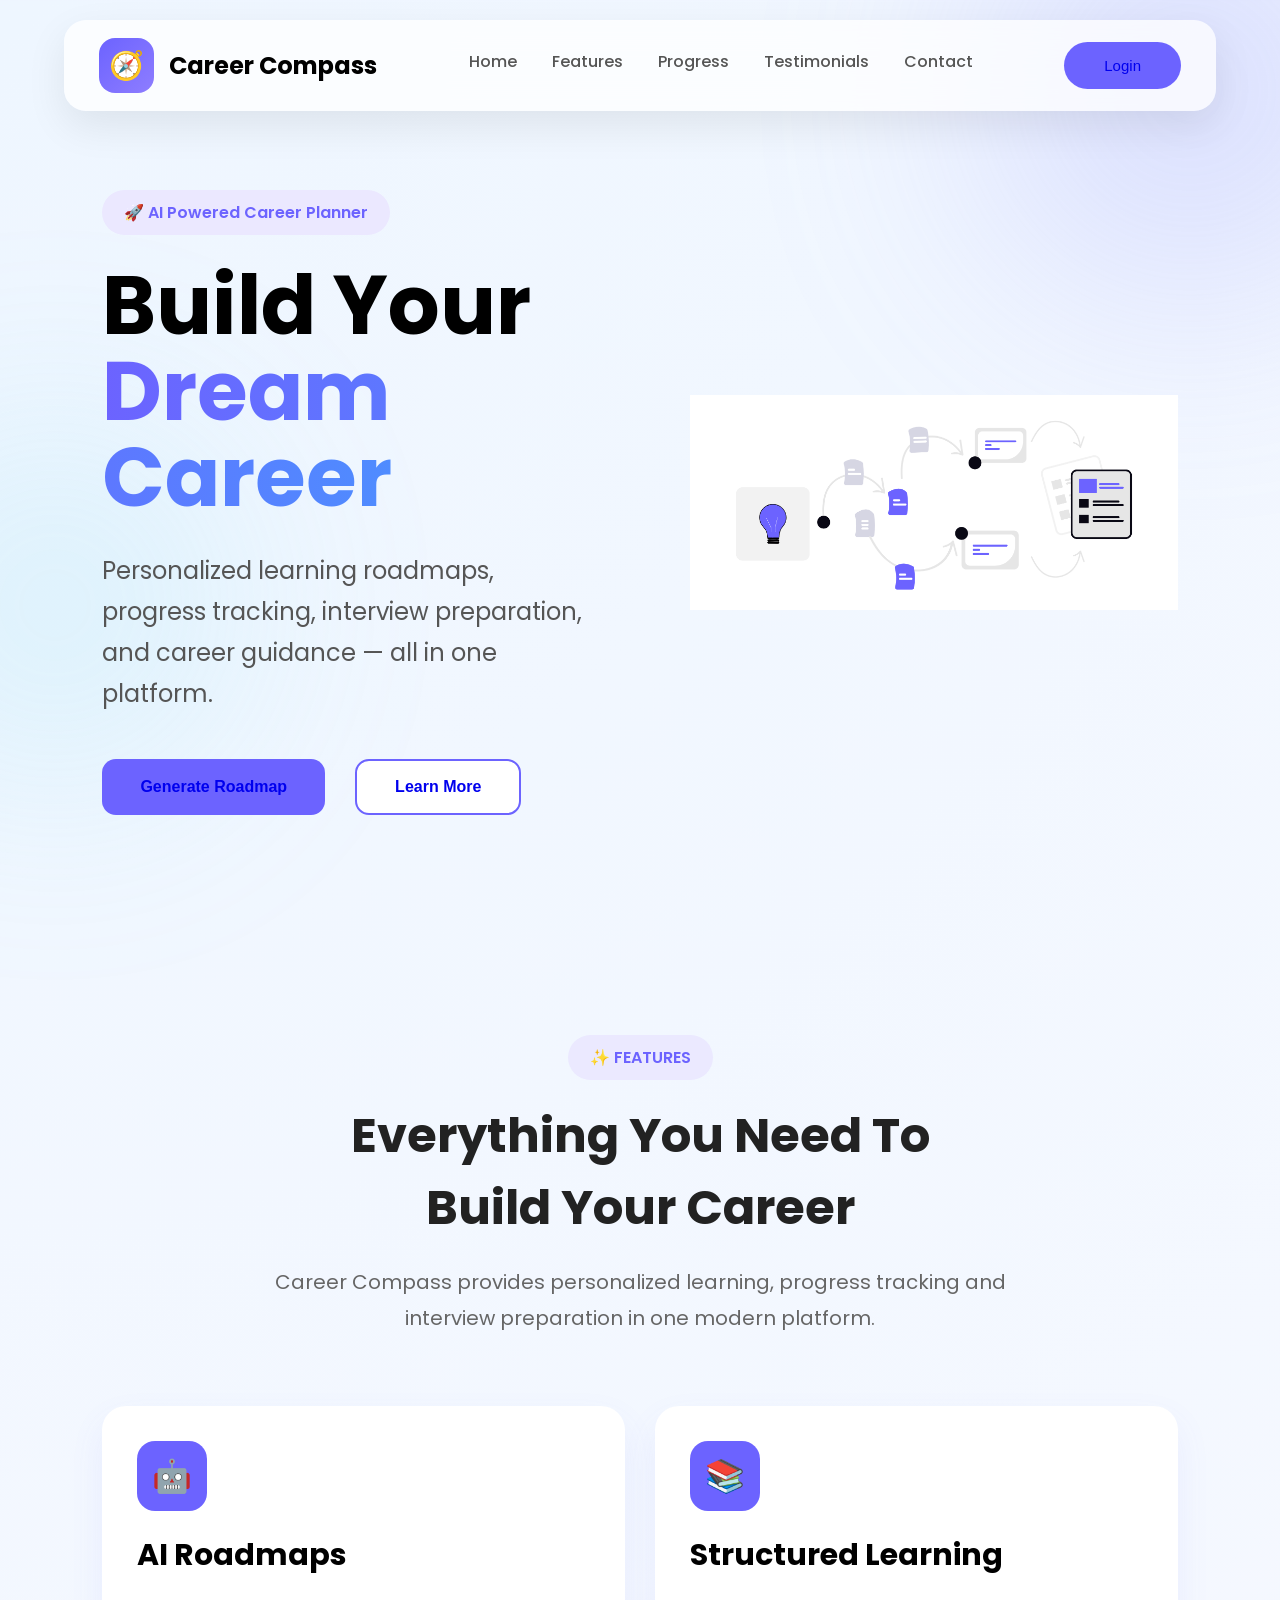
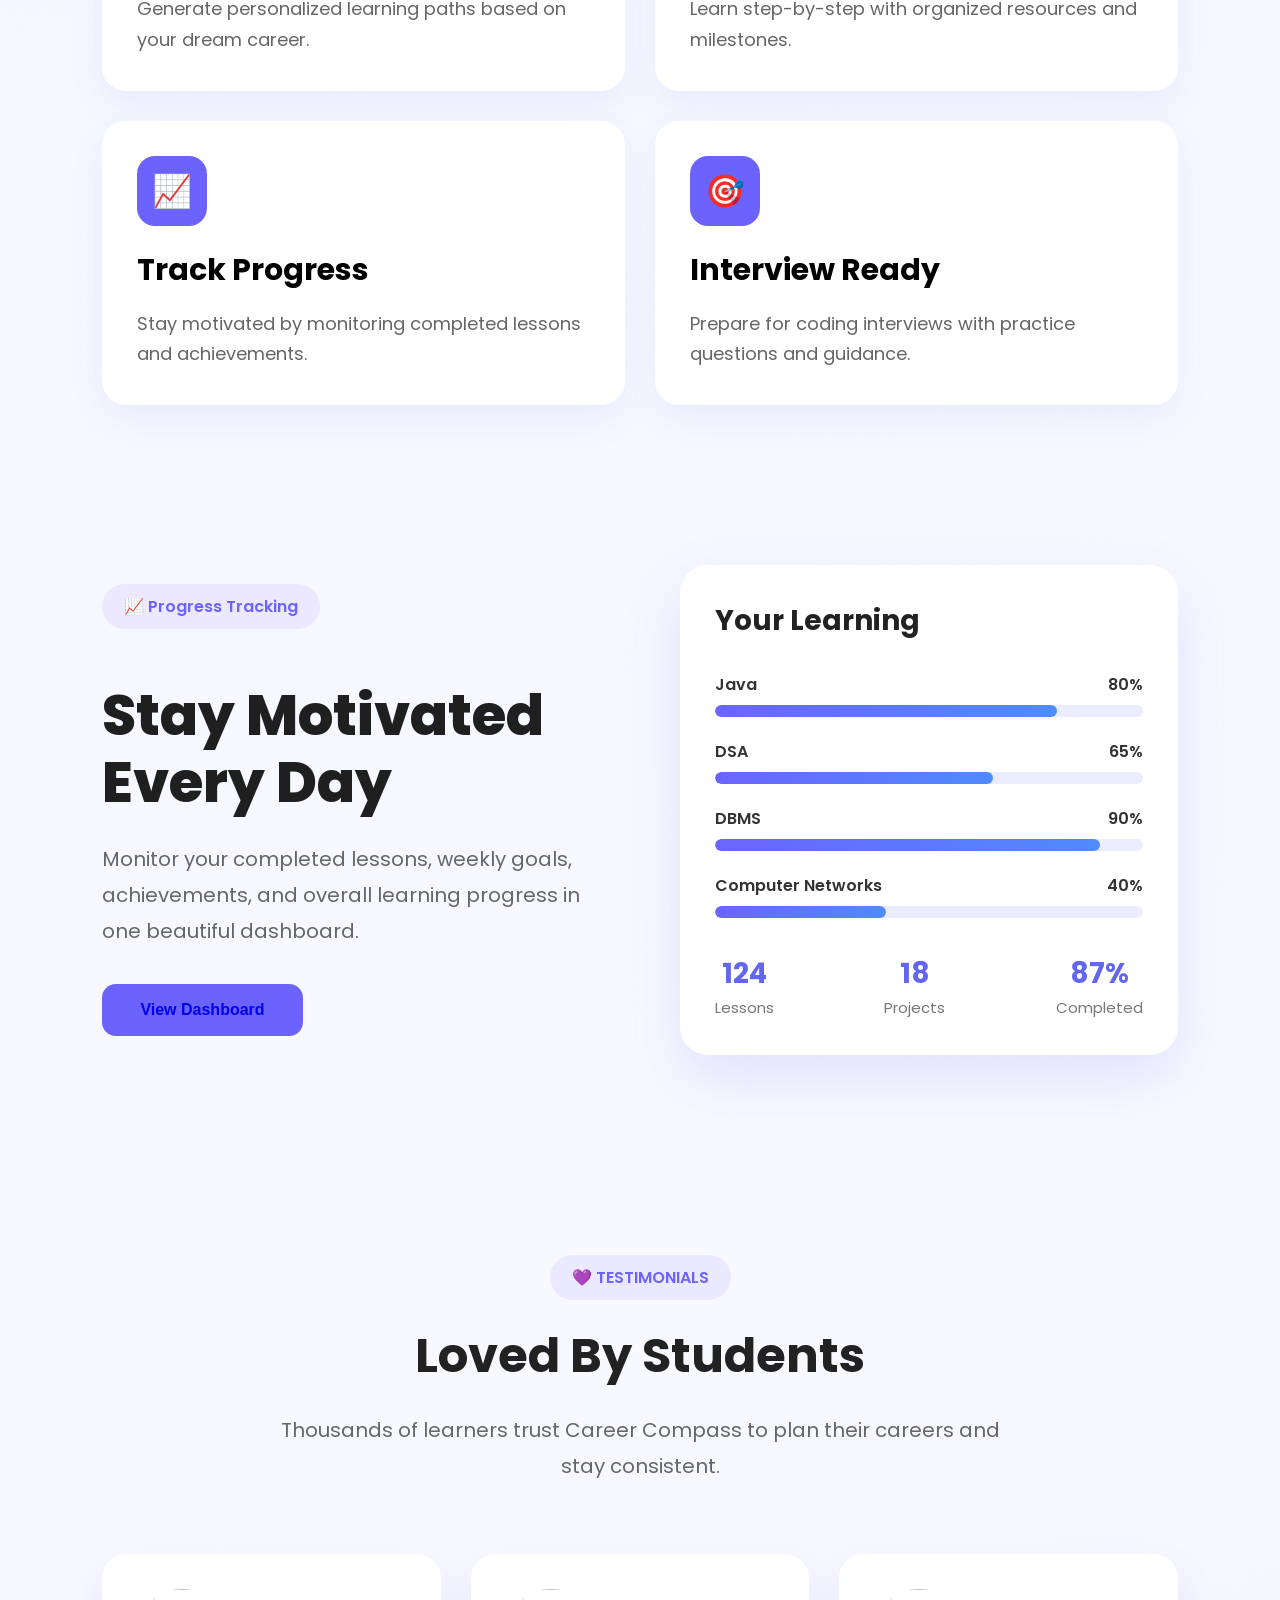
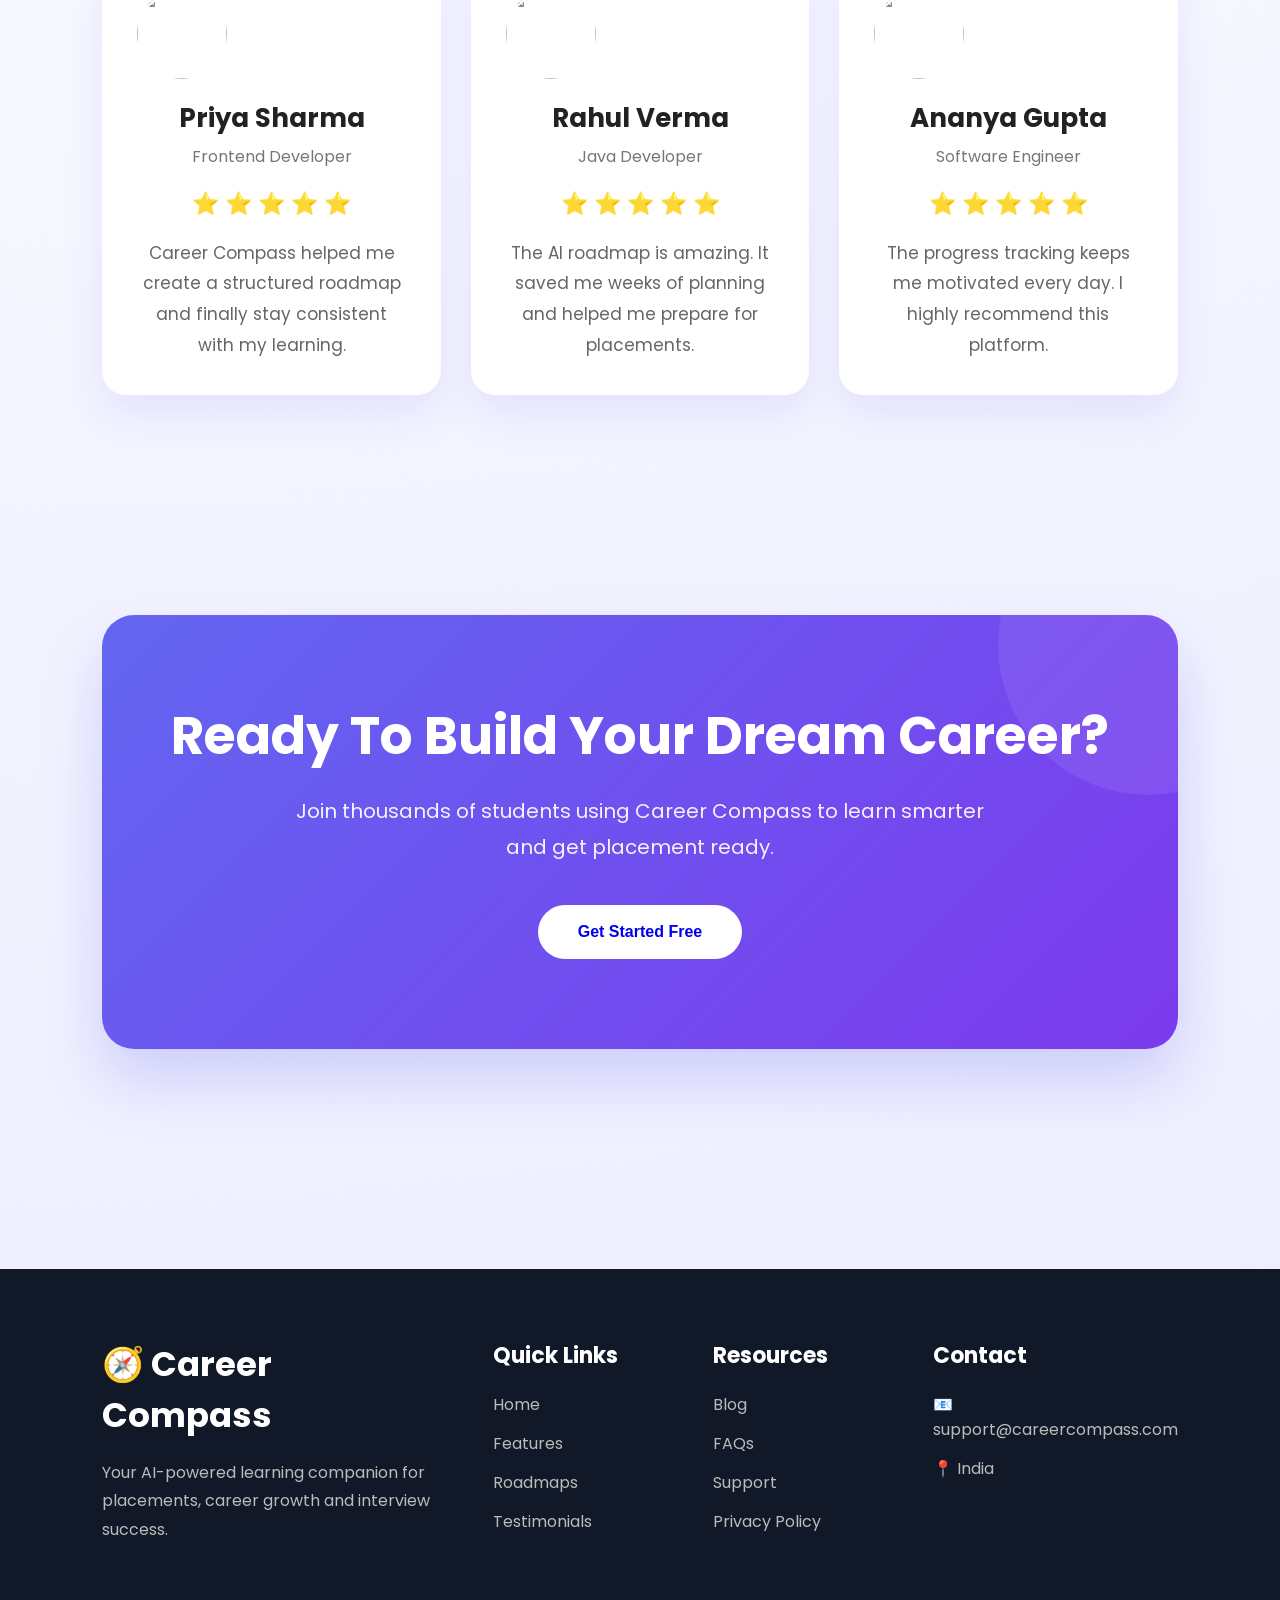
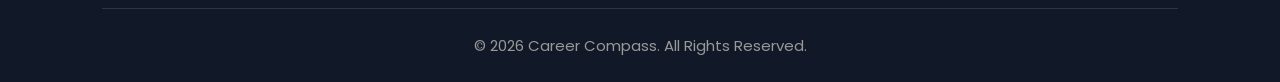
==== commit 6e13301f: "feat: complete Career Compass v1 with authentication and dashboard" ====
--- a/src/main/resources/static/index.html
+++ b/src/main/resources/static/index.html
@@ -49,7 +49,7 @@
     </nav>
 
     <button class="login-btn">
-        Login
+        <a href="login.html">Login</a>
     </button>
 
 </header>
@@ -88,13 +88,13 @@
 
             <button class="primary">
 
-                Generate Roadmap
+                <a href="dashboard.html"> Generate Roadmap</a>
 
             </button>
 
             <button class="secondary">
 
-                Learn More
+                <a href="#features">Learn More</a>
 
             </button>
 
@@ -220,7 +220,7 @@
         </p>
 
         <button class="primary">
-            View Dashboard
+           <a href="dashboard.html"> View Dashboard</a>
         </button>
 
     </div>
@@ -329,7 +329,7 @@
 
             <span>Frontend Developer</span>
 
-            <div class="stars">★★★★★</div>
+            <div class="stars">⭐ ⭐ ⭐ ⭐ ⭐</div>
 
             <p>
                 Career Compass helped me create a structured
@@ -347,7 +347,7 @@
 
             <span>Java Developer</span>
 
-            <div class="stars">★★★★★</div>
+            <div class="stars">⭐ ⭐ ⭐ ⭐ ⭐</div>
 
             <p>
                 The AI roadmap is amazing. It saved me weeks
@@ -365,7 +365,7 @@
 
             <span>Software Engineer</span>
 
-            <div class="stars">★★★★★</div>
+            <div class="stars">⭐ ⭐ ⭐ ⭐ ⭐</div>
 
             <p>
                 The progress tracking keeps me motivated every
@@ -390,7 +390,7 @@
         </p>
 
         <button class="primary">
-            Get Started Free
+            <a href="register.html">Get Started Free</a>
         </button>
 
     </div>
--- a/src/main/resources/static/css/style.css
+++ b/src/main/resources/static/css/style.css
@@ -220,7 +220,7 @@
 
 .login-btn{
 
-    padding:13px 30px;
+    padding:15px 40px;
 
     border:none;
 
@@ -316,6 +316,10 @@
     background:linear-gradient(90deg,#6C63FF,#4F8CFF);
     -webkit-background-clip:text;
     -webkit-text-fill-color:transparent;
+}
+
+.hero img{
+width:540px;
 }
 
 @keyframes float{
@@ -1126,4 +1130,10 @@
 
     transform:translateY(0);
 
+}
+
+/*cta button*/
+
+.btn:hover{
+    transform:translateY(-2px);
 }
